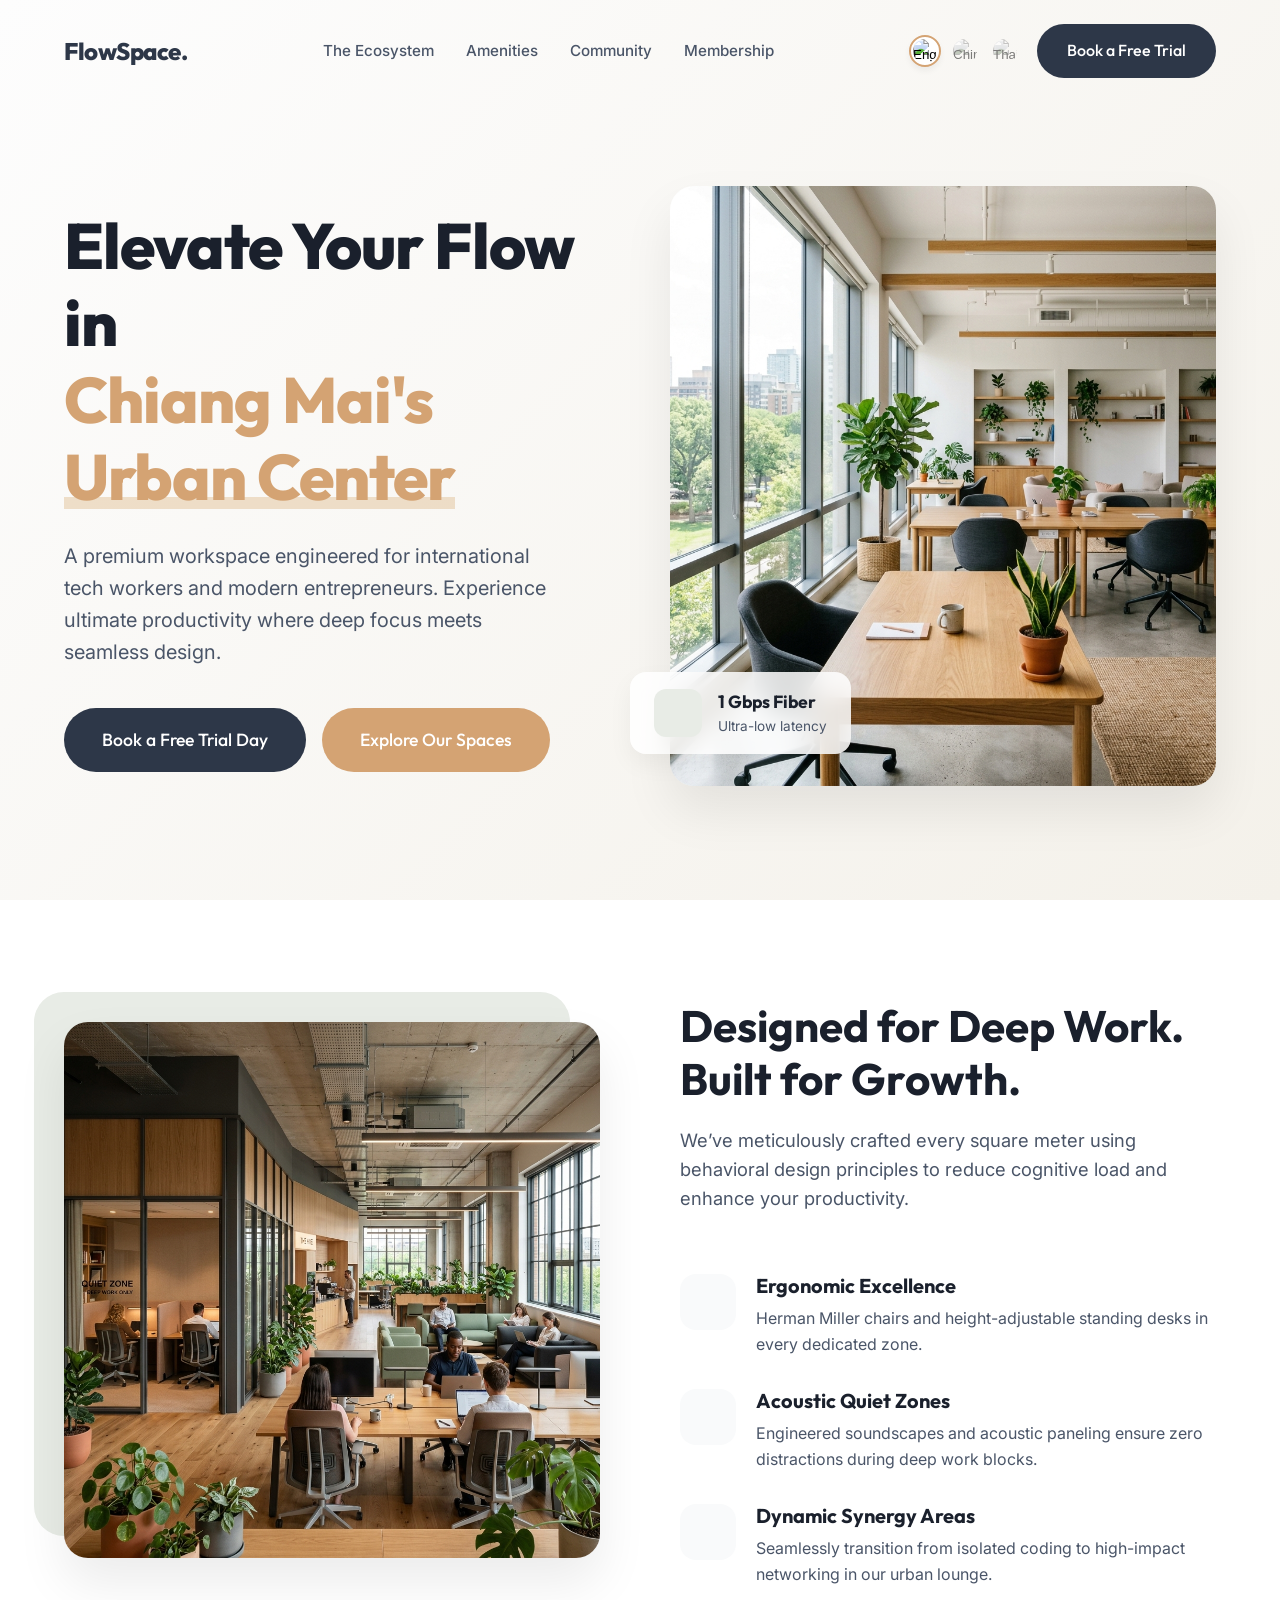
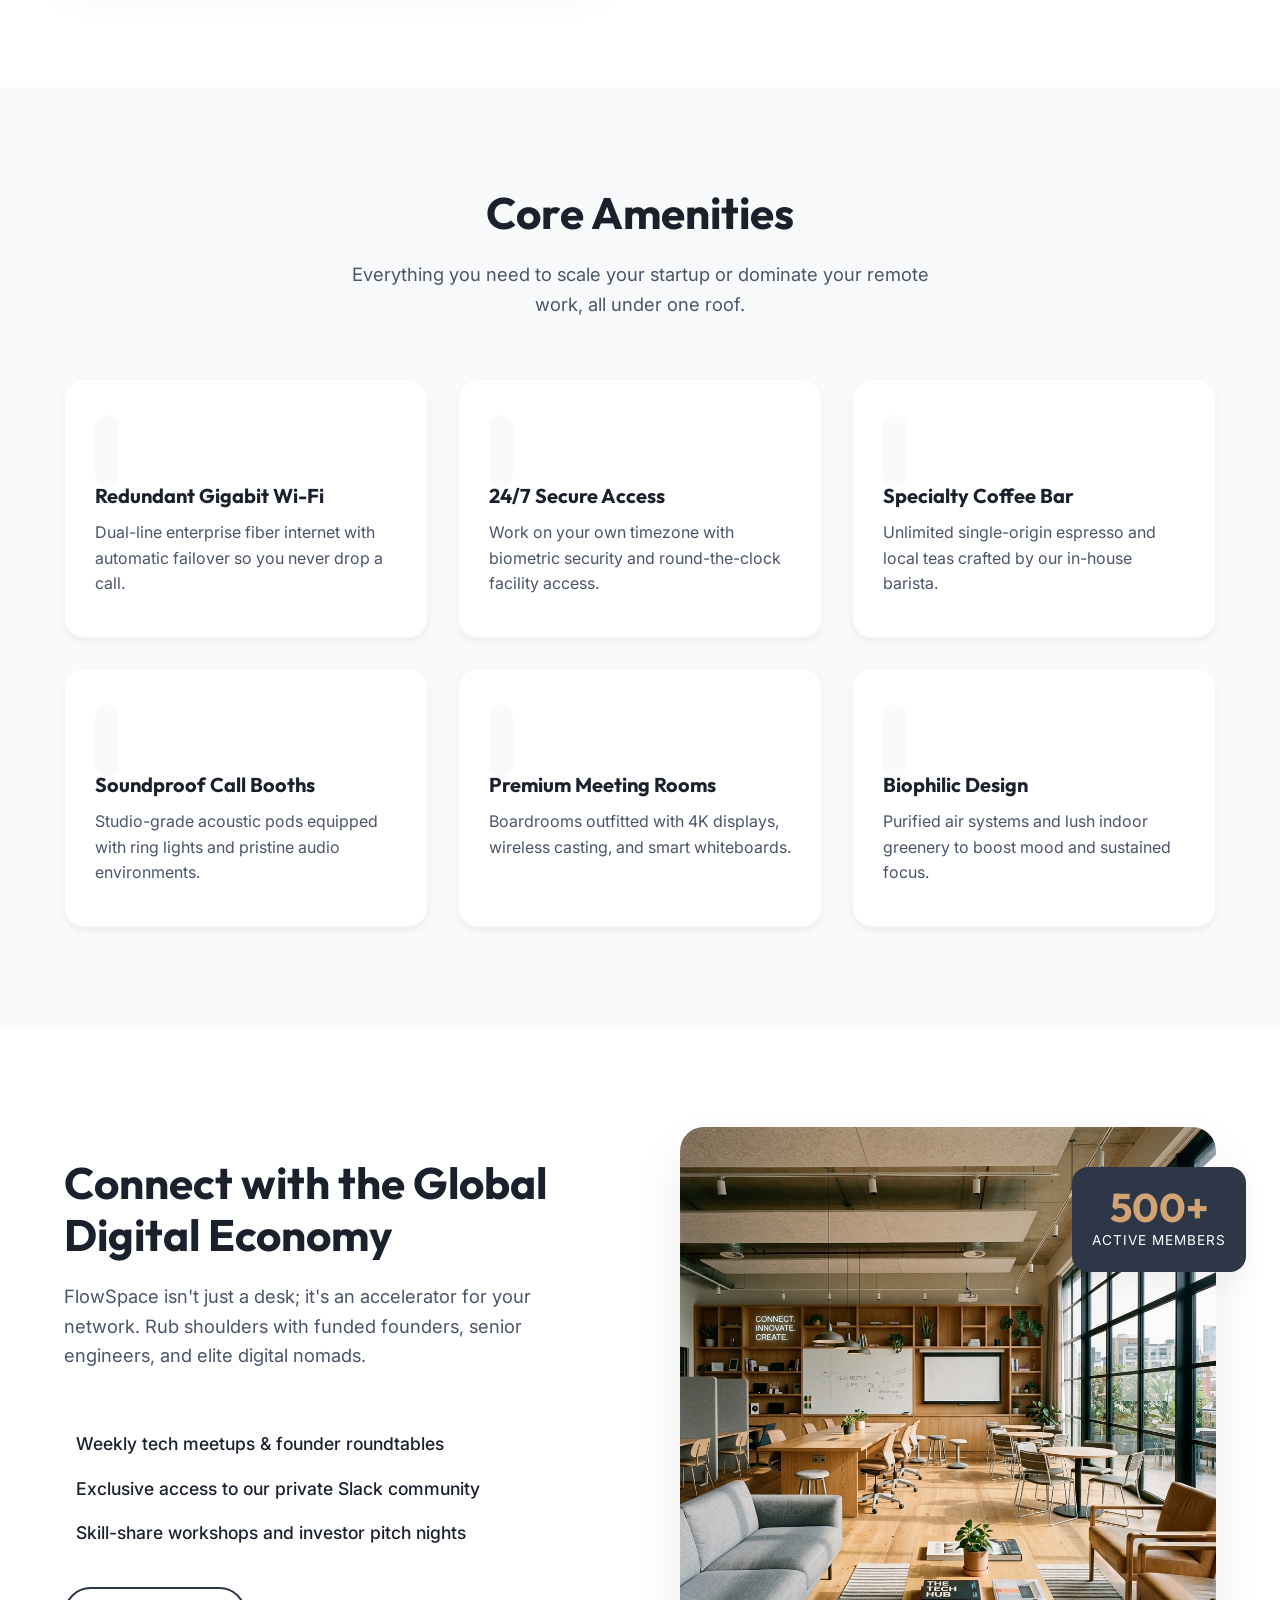
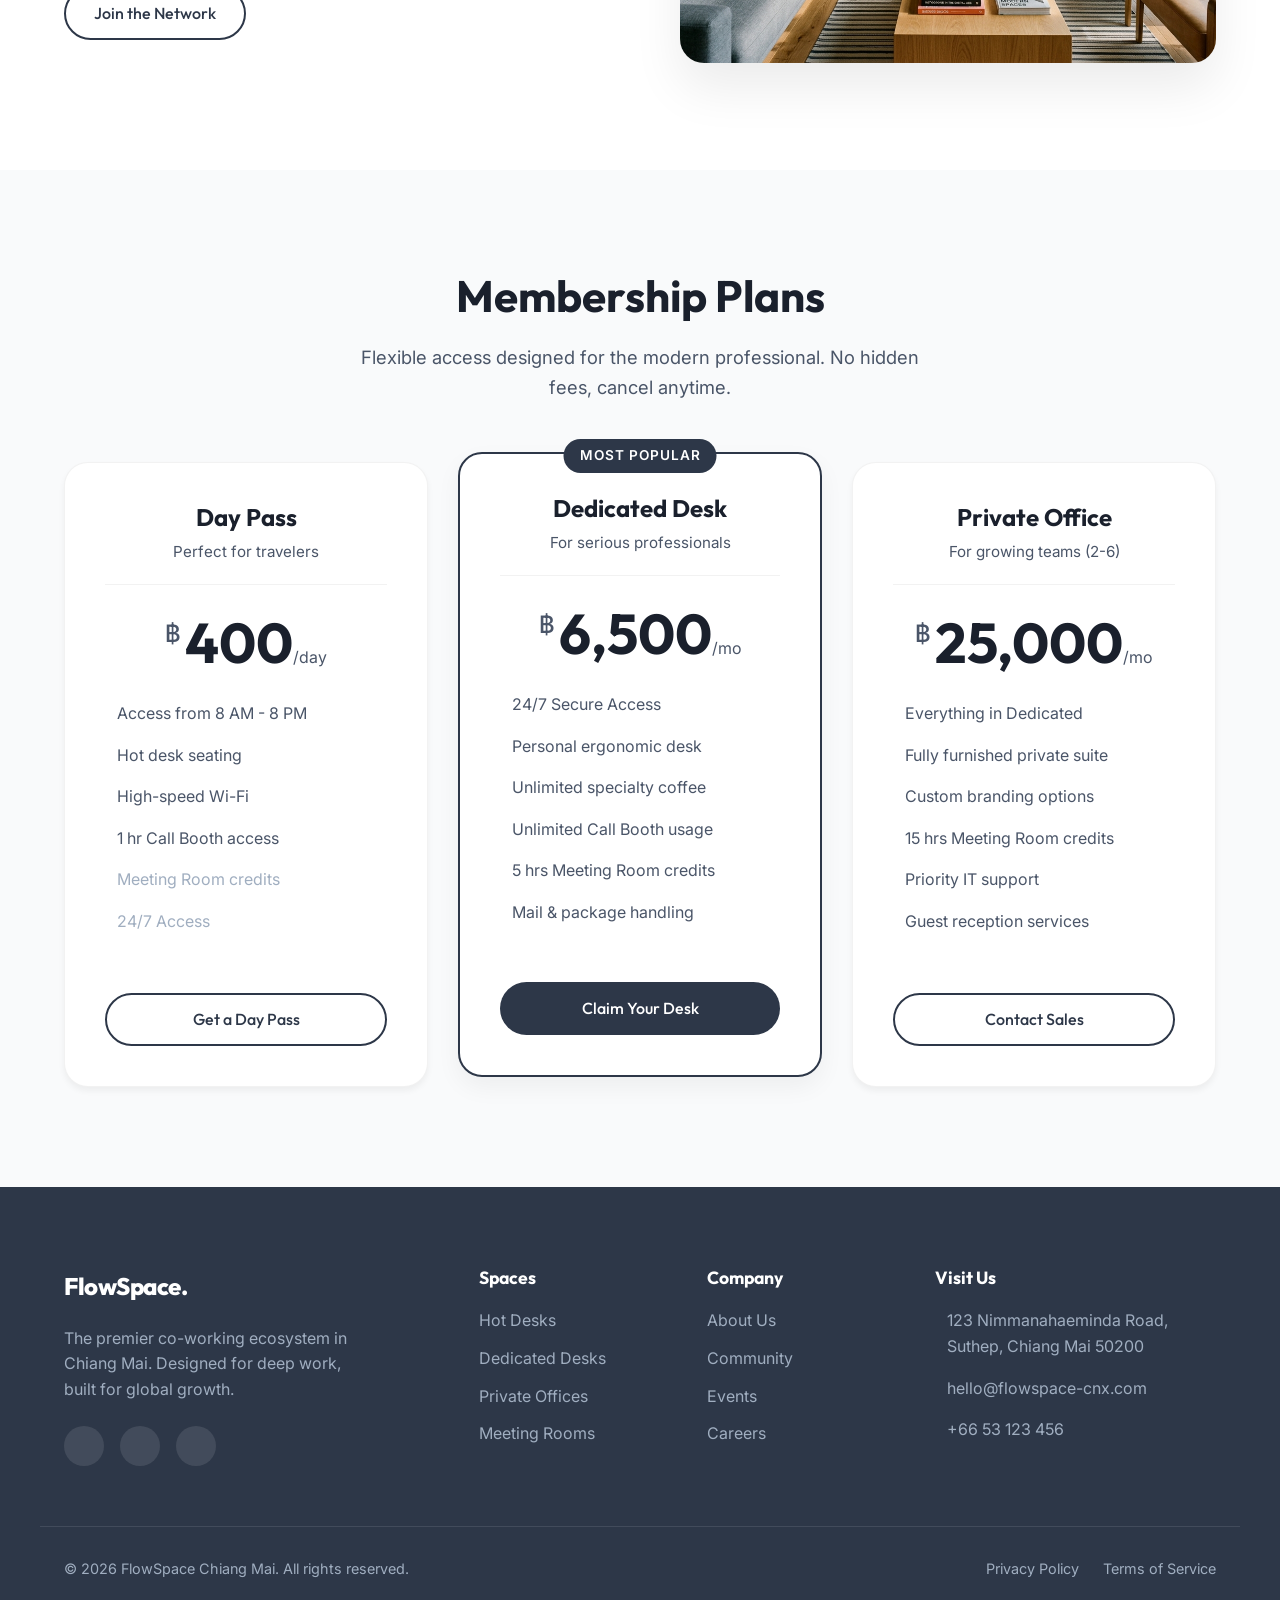
==== index.html @ 769f774f "Initial commit" ====
<!DOCTYPE html>
<html lang="en">
<head>
    <meta charset="UTF-8">
    <meta name="viewport" content="width=device-width, initial-scale=1.0">
    <title>FlowSpace Chiang Mai | Premium Co-Working & Productivity</title>
    <meta name="description" content="Elevate your flow in Chiang Mai's urban center. A premium workspace engineered for international tech workers and modern entrepreneurs.">
    <link rel="preconnect" href="https://fonts.googleapis.com">
    <link rel="preconnect" href="https://fonts.gstatic.com" crossorigin>
    <link href="https://fonts.googleapis.com/css2?family=Inter:wght@300;400;500;600&family=Outfit:wght@400;500;600;700;800&display=swap" rel="stylesheet">
    <link rel="stylesheet" href="styles.css">
    <!-- Load an icon library for the grid -->
    <script type="module" src="https://unpkg.com/ionicons@7.1.0/dist/ionicons/ionicons.esm.js"></script>
    <script nomodule src="https://unpkg.com/ionicons@7.1.0/dist/ionicons/ionicons.js"></script>
</head>
<body>
    <nav class="navbar">
        <div class="container nav-content">
            <div class="logo">
                <span class="logo-text">FlowSpace.</span>
            </div>
            <ul class="nav-links">
                <li><a href="#ecosystem" data-i18n="nav_eco">The Ecosystem</a></li>
                <li><a href="#amenities" data-i18n="nav_amenities">Amenities</a></li>
                <li><a href="#community" data-i18n="nav_community">Community</a></li>
                <li><a href="#pricing" data-i18n="nav_membership">Membership</a></li>
            </ul>
            <div class="nav-actions">
                <div class="lang-switcher-flags">
                    <button class="flag-btn active" data-lang="en" title="English">
                        <img src="https://cdnjs.cloudflare.com/ajax/libs/flag-icon-css/3.5.0/flags/4x3/gb.svg" alt="English">
                    </button>
                    <button class="flag-btn" data-lang="zh" title="中文">
                        <img src="https://cdnjs.cloudflare.com/ajax/libs/flag-icon-css/3.5.0/flags/4x3/cn.svg" alt="Chinese">
                    </button>
                    <button class="flag-btn" data-lang="th" title="ภาษาไทย">
                        <img src="https://cdnjs.cloudflare.com/ajax/libs/flag-icon-css/3.5.0/flags/4x3/th.svg" alt="Thai">
                    </button>
                </div>
                <a href="#pricing" class="btn btn-primary" data-i18n="nav_book">Book a Free Trial</a>
            </div>
        </div>
    </nav>

    <header class="hero" id="hero">
        <div class="container hero-content">
            <div class="hero-text">
                <h1><span data-i18n="hero_title_1">Elevate Your Flow in </span><br><span class="highlight" data-i18n="hero_title_highlight">Chiang Mai's Urban Center</span></h1>
                <p class="sub-headline" data-i18n="hero_sub">A premium workspace engineered for international tech workers and modern entrepreneurs. Experience ultimate productivity where deep focus meets seamless design.</p>
                <div class="hero-actions">
                    <a href="#pricing" class="btn btn-primary btn-large" data-i18n="hero_btn_book">Book a Free Trial Day</a>
                    <a href="#ecosystem" class="btn btn-secondary btn-large" data-i18n="hero_btn_explore">Explore Our Spaces</a>
                </div>
            </div>
            <div class="hero-image-wrapper">
                <div class="glass-card floating-card">
                    <div class="card-icon"><ion-icon name="wifi"></ion-icon></div>
                    <div class="card-info">
                        <strong data-i18n="hero_card_title">1 Gbps Fiber</strong>
                        <span data-i18n="hero_card_sub">Ultra-low latency</span>
                    </div>
                </div>
                <img src="assets/images/hero.png" alt="Bright minimal workspace with natural light" class="hero-img">
            </div>
        </div>
    </header>

    <section class="ecosystem" id="ecosystem">
        <div class="container ecosystem-grid">
            <div class="ecosystem-image">
                <img src="assets/images/ecosystem.png" alt="Quiet zone for deep work with ergonomic furniture">
                <div class="decorative-blob"></div>
            </div>
            <div class="ecosystem-text">
                <h2 class="section-title" data-i18n="eco_title">Designed for Deep Work.<br>Built for Growth.</h2>
                <p class="section-desc" data-i18n="eco_desc">We’ve meticulously crafted every square meter using behavioral design principles to reduce cognitive load and enhance your productivity.</p>
                
                <div class="features-list">
                    <div class="feature-item">
                        <div class="feature-icon"><ion-icon name="body-outline"></ion-icon></div>
                        <div class="feature-content">
                            <h3 data-i18n="eco_feat1_title">Ergonomic Excellence</h3>
                            <p data-i18n="eco_feat1_desc">Herman Miller chairs and height-adjustable standing desks in every dedicated zone.</p>
                        </div>
                    </div>
                    <div class="feature-item">
                        <div class="feature-icon"><ion-icon name="headset-outline"></ion-icon></div>
                        <div class="feature-content">
                            <h3 data-i18n="eco_feat2_title">Acoustic Quiet Zones</h3>
                            <p data-i18n="eco_feat2_desc">Engineered soundscapes and acoustic paneling ensure zero distractions during deep work blocks.</p>
                        </div>
                    </div>
                    <div class="feature-item">
                        <div class="feature-icon"><ion-icon name="git-network-outline"></ion-icon></div>
                        <div class="feature-content">
                            <h3 data-i18n="eco_feat3_title">Dynamic Synergy Areas</h3>
                            <p data-i18n="eco_feat3_desc">Seamlessly transition from isolated coding to high-impact networking in our urban lounge.</p>
                        </div>
                    </div>
                </div>
            </div>
        </div>
    </section>

    <section class="amenities" id="amenities">
        <div class="container">
            <div class="section-header text-center">
                <h2 class="section-title" data-i18n="amen_title">Core Amenities</h2>
                <p class="section-desc" data-i18n="amen_desc">Everything you need to scale your startup or dominate your remote work, all under one roof.</p>
            </div>
            
            <div class="amenities-grid">
                <div class="amenity-card">
                    <ion-icon name="wifi-outline" class="amenity-icon"></ion-icon>
                    <h3 data-i18n="amen_1_title">Redundant Gigabit Wi-Fi</h3>
                    <p data-i18n="amen_1_desc">Dual-line enterprise fiber internet with automatic failover so you never drop a call.</p>
                </div>
                <div class="amenity-card">
                    <ion-icon name="key-outline" class="amenity-icon"></ion-icon>
                    <h3 data-i18n="amen_2_title">24/7 Secure Access</h3>
                    <p data-i18n="amen_2_desc">Work on your own timezone with biometric security and round-the-clock facility access.</p>
                </div>
                <div class="amenity-card">
                    <ion-icon name="cafe-outline" class="amenity-icon"></ion-icon>
                    <h3 data-i18n="amen_3_title">Specialty Coffee Bar</h3>
                    <p data-i18n="amen_3_desc">Unlimited single-origin espresso and local teas crafted by our in-house barista.</p>
                </div>
                <div class="amenity-card">
                    <ion-icon name="mic-off-outline" class="amenity-icon"></ion-icon>
                    <h3 data-i18n="amen_4_title">Soundproof Call Booths</h3>
                    <p data-i18n="amen_4_desc">Studio-grade acoustic pods equipped with ring lights and pristine audio environments.</p>
                </div>
                <div class="amenity-card">
                    <ion-icon name="people-outline" class="amenity-icon"></ion-icon>
                    <h3 data-i18n="amen_5_title">Premium Meeting Rooms</h3>
                    <p data-i18n="amen_5_desc">Boardrooms outfitted with 4K displays, wireless casting, and smart whiteboards.</p>
                </div>
                <div class="amenity-card">
                    <ion-icon name="leaf-outline" class="amenity-icon"></ion-icon>
                    <h3 data-i18n="amen_6_title">Biophilic Design</h3>
                    <p data-i18n="amen_6_desc">Purified air systems and lush indoor greenery to boost mood and sustained focus.</p>
                </div>
            </div>
        </div>
    </section>

    <section class="community" id="community">
        <div class="container community-content">
            <div class="community-text">
                <h2 class="section-title" data-i18n="com_title">Connect with the Global Digital Economy</h2>
                <p class="section-desc" data-i18n="com_desc">FlowSpace isn't just a desk; it's an accelerator for your network. Rub shoulders with funded founders, senior engineers, and elite digital nomads.</p>
                <ul class="community-perks">
                    <li><ion-icon name="checkmark-circle"></ion-icon> <span data-i18n="com_perk1">Weekly tech meetups & founder roundtables</span></li>
                    <li><ion-icon name="checkmark-circle"></ion-icon> <span data-i18n="com_perk2">Exclusive access to our private Slack community</span></li>
                    <li><ion-icon name="checkmark-circle"></ion-icon> <span data-i18n="com_perk3">Skill-share workshops and investor pitch nights</span></li>
                </ul>
                <a href="#pricing" class="btn btn-outline" data-i18n="com_btn">Join the Network</a>
            </div>
            <div class="community-image">
                <img src="assets/images/community.png" alt="Dynamic networking area in co-working space">
                <div class="experience-badge">
                    <span class="number" data-i18n="com_badge_num">500+</span>
                    <span class="label" data-i18n="com_badge_lbl">Active Members</span>
                </div>
            </div>
        </div>
    </section>

    <section class="pricing" id="pricing">
        <div class="container">
            <div class="section-header text-center">
                <h2 class="section-title" data-i18n="price_title">Membership Plans</h2>
                <p class="section-desc" data-i18n="price_desc">Flexible access designed for the modern professional. No hidden fees, cancel anytime.</p>
            </div>
            
            <div class="pricing-table">
                <!-- Day Pass -->
                <div class="pricing-card">
                    <div class="card-header">
                        <h3 data-i18n="price_day_title">Day Pass</h3>
                        <p data-i18n="price_day_desc">Perfect for travelers</p>
                    </div>
                    <div class="price">
                        <span class="currency">฿</span><span class="amount" data-i18n="price_day_amt">400</span><span class="period" data-i18n="price_day_period">/day</span>
                    </div>
                    <ul class="plan-features">
                        <li><ion-icon name="checkmark"></ion-icon> <span data-i18n="price_day_feat1">Access from 8 AM - 8 PM</span></li>
                        <li><ion-icon name="checkmark"></ion-icon> <span data-i18n="price_day_feat2">Hot desk seating</span></li>
                        <li><ion-icon name="checkmark"></ion-icon> <span data-i18n="price_day_feat3">High-speed Wi-Fi</span></li>
                        <li><ion-icon name="checkmark"></ion-icon> <span data-i18n="price_day_feat4">1 hr Call Booth access</span></li>
                        <li class="disabled"><ion-icon name="close"></ion-icon> <span data-i18n="price_day_feat5">Meeting Room credits</span></li>
                        <li class="disabled"><ion-icon name="close"></ion-icon> <span data-i18n="price_day_feat6">24/7 Access</span></li>
                    </ul>
                    <a href="#" class="btn btn-outline btn-block" data-i18n="price_day_btn">Get a Day Pass</a>
                </div>

                <!-- Dedicated Desk (Popular) -->
                <div class="pricing-card popular">
                    <div class="popular-badge" data-i18n="price_ded_badge">Most Popular</div>
                    <div class="card-header">
                        <h3 data-i18n="price_ded_title">Dedicated Desk</h3>
                        <p data-i18n="price_ded_desc">For serious professionals</p>
                    </div>
                    <div class="price">
                        <span class="currency">฿</span><span class="amount" data-i18n="price_ded_amt">6,500</span><span class="period" data-i18n="price_ded_period">/mo</span>
                    </div>
                    <ul class="plan-features">
                        <li><ion-icon name="checkmark"></ion-icon> <span data-i18n="price_ded_feat1">24/7 Secure Access</span></li>
                        <li><ion-icon name="checkmark"></ion-icon> <span data-i18n="price_ded_feat2">Personal ergonomic desk</span></li>
                        <li><ion-icon name="checkmark"></ion-icon> <span data-i18n="price_ded_feat3">Unlimited specialty coffee</span></li>
                        <li><ion-icon name="checkmark"></ion-icon> <span data-i18n="price_ded_feat4">Unlimited Call Booth usage</span></li>
                        <li><ion-icon name="checkmark"></ion-icon> <span data-i18n="price_ded_feat5">5 hrs Meeting Room credits</span></li>
                        <li><ion-icon name="checkmark"></ion-icon> <span data-i18n="price_ded_feat6">Mail & package handling</span></li>
                    </ul>
                    <a href="#" class="btn btn-primary btn-block" data-i18n="price_ded_btn">Claim Your Desk</a>
                </div>

                <!-- Private Office -->
                <div class="pricing-card">
                    <div class="card-header">
                        <h3 data-i18n="price_priv_title">Private Office</h3>
                        <p data-i18n="price_priv_desc">For growing teams (2-6)</p>
                    </div>
                    <div class="price">
                        <span class="currency">฿</span><span class="amount" data-i18n="price_priv_amt">25,000</span><span class="period" data-i18n="price_priv_period">/mo</span>
                    </div>
                    <ul class="plan-features">
                        <li><ion-icon name="checkmark"></ion-icon> <span data-i18n="price_priv_feat1">Everything in Dedicated</span></li>
                        <li><ion-icon name="checkmark"></ion-icon> <span data-i18n="price_priv_feat2">Fully furnished private suite</span></li>
                        <li><ion-icon name="checkmark"></ion-icon> <span data-i18n="price_priv_feat3">Custom branding options</span></li>
                        <li><ion-icon name="checkmark"></ion-icon> <span data-i18n="price_priv_feat4">15 hrs Meeting Room credits</span></li>
                        <li><ion-icon name="checkmark"></ion-icon> <span data-i18n="price_priv_feat5">Priority IT support</span></li>
                        <li><ion-icon name="checkmark"></ion-icon> <span data-i18n="price_priv_feat6">Guest reception services</span></li>
                    </ul>
                    <a href="#" class="btn btn-outline btn-block" data-i18n="price_priv_btn">Contact Sales</a>
                </div>
            </div>
        </div>
    </section>

    <footer class="footer">
        <div class="container footer-grid">
            <div class="footer-brand">
                <span class="logo-text">FlowSpace.</span>
                <p data-i18n="foot_desc">The premier co-working ecosystem in Chiang Mai. Designed for deep work, built for global growth.</p>
                <div class="social-links">
                    <a href="#"><ion-icon name="logo-twitter"></ion-icon></a>
                    <a href="#"><ion-icon name="logo-instagram"></ion-icon></a>
                    <a href="#"><ion-icon name="logo-linkedin"></ion-icon></a>
                </div>
            </div>
            <div class="footer-links">
                <h4 data-i18n="foot_spaces">Spaces</h4>
                <ul>
                    <li><a href="#" data-i18n="foot_hot">Hot Desks</a></li>
                    <li><a href="#" data-i18n="foot_ded">Dedicated Desks</a></li>
                    <li><a href="#" data-i18n="foot_priv">Private Offices</a></li>
                    <li><a href="#" data-i18n="foot_meet">Meeting Rooms</a></li>
                </ul>
            </div>
            <div class="footer-links">
                <h4 data-i18n="foot_company">Company</h4>
                <ul>
                    <li><a href="#" data-i18n="foot_about">About Us</a></li>
                    <li><a href="#community" data-i18n="nav_community">Community</a></li>
                    <li><a href="#" data-i18n="foot_events">Events</a></li>
                    <li><a href="#" data-i18n="foot_careers">Careers</a></li>
                </ul>
            </div>
            <div class="footer-contact">
                <h4 data-i18n="foot_visit">Visit Us</h4>
                <p><ion-icon name="location-outline"></ion-icon> 123 Nimmanahaeminda Road, <br>Suthep, Chiang Mai 50200</p>
                <p><ion-icon name="mail-outline"></ion-icon> hello@flowspace-cnx.com</p>
                <p><ion-icon name="call-outline"></ion-icon> +66 53 123 456</p>
            </div>
        </div>
        <div class="container footer-bottom">
            <p data-i18n="foot_rights">&copy; 2026 FlowSpace Chiang Mai. All rights reserved.</p>
            <div class="legal-links">
                <a href="#" data-i18n="foot_privacy">Privacy Policy</a>
                <a href="#" data-i18n="foot_terms">Terms of Service</a>
            </div>
        </div>
    </footer>

    <script src="i18n.js"></script>
    <script>
        // Simple scroll effect for navbar
        window.addEventListener('scroll', () => {
            const nav = document.querySelector('.navbar');
            if (window.scrollY > 50) {
                nav.classList.add('scrolled');
            } else {
                nav.classList.remove('scrolled');
            }
        });
        
        // Smooth scrolling
        document.querySelectorAll('a[href^="#"]').forEach(anchor => {
            anchor.addEventListener('click', function (e) {
                e.preventDefault();
                const target = document.querySelector(this.getAttribute('href'));
                if(target) {
                    target.scrollIntoView({
                        behavior: 'smooth',
                        block: 'start'
                    });
                }
            });
        });
    </script>
</body>
</html>
---- styles.css ----
:root {
    /* Colors */
    --bg-light: #F9FAFB;
    --bg-white: #FFFFFF;
    --text-main: #4A5568;
    --text-heading: #1A202C;
    --charcoal: #2D3748;
    --oak: #D4A373;
    --oak-light: #E6CBA8;
    --sage: #7A8B76;
    --sage-light: #E8ECE6;
    
    /* Typography */
    --font-heading: 'Outfit', sans-serif;
    --font-body: 'Inter', sans-serif;
    
    /* Spacing & Layout */
    --container-width: 1200px;
    --section-padding: 100px 0;
    
    /* Shadows & Transitions */
    --shadow-sm: 0 4px 6px rgba(0,0,0,0.05);
    --shadow-md: 0 10px 25px rgba(0,0,0,0.05);
    --shadow-lg: 0 25px 50px rgba(0,0,0,0.08);
    --transition: all 0.3s cubic-bezier(0.25, 0.8, 0.25, 1);
}

* {
    margin: 0;
    padding: 0;
    box-sizing: border-box;
}

html {
    scroll-behavior: smooth;
}

body {
    font-family: var(--font-body);
    color: var(--text-main);
    background-color: var(--bg-light);
    line-height: 1.6;
    -webkit-font-smoothing: antialiased;
}

h1, h2, h3, h4, h5, h6 {
    font-family: var(--font-heading);
    color: var(--text-heading);
    line-height: 1.2;
}

a {
    text-decoration: none;
    color: inherit;
    transition: var(--transition);
}

ul {
    list-style: none;
}

.container {
    max-width: var(--container-width);
    margin: 0 auto;
    padding: 0 24px;
}

.text-center {
    text-align: center;
}

/* --- Buttons --- */
.btn {
    display: inline-block;
    padding: 12px 28px;
    border-radius: 50px;
    font-weight: 500;
    font-family: var(--font-heading);
    cursor: pointer;
    transition: var(--transition);
    border: 2px solid transparent;
}

.btn-primary {
    background-color: var(--charcoal);
    color: var(--bg-white);
}

.btn-primary:hover {
    background-color: #1A202C;
    transform: translateY(-2px);
    box-shadow: var(--shadow-md);
}

.btn-secondary {
    background-color: var(--oak);
    color: var(--bg-white);
}

.btn-secondary:hover {
    background-color: #b88656;
    transform: translateY(-2px);
    box-shadow: var(--shadow-md);
}

.btn-outline {
    background-color: transparent;
    border-color: var(--charcoal);
    color: var(--charcoal);
}

.btn-outline:hover {
    background-color: var(--charcoal);
    color: var(--bg-white);
}

.btn-large {
    padding: 16px 36px;
    font-size: 1.1rem;
}

.btn-block {
    display: block;
    width: 100%;
    text-align: center;
}

/* --- Navigation --- */
.navbar {
    position: fixed;
    top: 0;
    left: 0;
    width: 100%;
    padding: 24px 0;
    z-index: 1000;
    transition: var(--transition);
    background: transparent;
}

.navbar.scrolled {
    background: rgba(255, 255, 255, 0.9);
    backdrop-filter: blur(10px);
    padding: 16px 0;
    box-shadow: var(--shadow-sm);
}

.nav-content {
    display: flex;
    justify-content: space-between;
    align-items: center;
}

.logo-text {
    font-family: var(--font-heading);
    font-size: 1.5rem;
    font-weight: 800;
    color: var(--charcoal);
    letter-spacing: -0.5px;
}

.nav-links {
    display: flex;
    gap: 32px;
}

.nav-links a {
    font-weight: 500;
    font-size: 0.95rem;
    position: relative;
}

.nav-links a::after {
    content: '';
    position: absolute;
    bottom: -4px;
    left: 0;
    width: 0;
    height: 2px;
    background-color: var(--oak);
    transition: var(--transition);
}

.nav-links a:hover::after {
    width: 100%;
}

.nav-actions {
    display: flex;
    align-items: center;
    gap: 16px;
}

.lang-switcher-flags {
    display: flex;
    gap: 8px;
    align-items: center;
}

.flag-btn {
    background: none;
    border: 2px solid transparent;
    cursor: pointer;
    padding: 2px;
    border-radius: 50%;
    line-height: 0;
    transition: var(--transition);
    opacity: 0.5;
    filter: grayscale(80%);
    display: flex;
    justify-content: center;
    align-items: center;
}

.flag-btn img {
    width: 24px;
    height: 24px;
    object-fit: cover;
    border-radius: 50%;
}

.flag-btn:hover {
    opacity: 1;
    filter: grayscale(0%);
    transform: scale(1.1);
}

.flag-btn.active {
    opacity: 1;
    filter: grayscale(0%);
    border-color: var(--oak);
    background-color: var(--bg-white);
    box-shadow: var(--shadow-sm);
}

/* --- Hero Section --- */
.hero {
    min-height: 100vh;
    display: flex;
    align-items: center;
    padding-top: 80px;
    position: relative;
    overflow: hidden;
    background: linear-gradient(135deg, #FDFDFD 0%, #F4F1EA 100%);
}

.hero-content {
    display: grid;
    grid-template-columns: 1fr 1fr;
    gap: 60px;
    align-items: center;
}

.hero-text h1 {
    font-size: 4rem;
    font-weight: 800;
    letter-spacing: -1px;
    margin-bottom: 24px;
}

.hero-text .highlight {
    color: var(--oak);
    position: relative;
    z-index: 1;
}

.hero-text .highlight::after {
    content: '';
    position: absolute;
    bottom: 8px;
    left: 0;
    width: 100%;
    height: 12px;
    background-color: var(--oak-light);
    z-index: -1;
    opacity: 0.6;
}

.sub-headline {
    font-size: 1.25rem;
    color: var(--text-main);
    margin-bottom: 40px;
    max-width: 500px;
}

.hero-actions {
    display: flex;
    gap: 16px;
}

.hero-image-wrapper {
    position: relative;
}

.hero-img {
    width: 100%;
    height: 600px;
    object-fit: cover;
    border-radius: 24px;
    box-shadow: var(--shadow-lg);
    animation: float 6s ease-in-out infinite;
}

@keyframes float {
    0% { transform: translateY(0px); }
    50% { transform: translateY(-15px); }
    100% { transform: translateY(0px); }
}

.floating-card {
    position: absolute;
    bottom: 40px;
    left: -40px;
    background: rgba(255, 255, 255, 0.85);
    backdrop-filter: blur(12px);
    padding: 16px 24px;
    border-radius: 16px;
    display: flex;
    align-items: center;
    gap: 16px;
    box-shadow: var(--shadow-md);
    z-index: 2;
    animation: float 5s ease-in-out infinite alternate;
}

.card-icon {
    width: 48px;
    height: 48px;
    background: var(--sage-light);
    color: var(--sage);
    border-radius: 12px;
    display: flex;
    justify-content: center;
    align-items: center;
    font-size: 1.5rem;
}

.card-info {
    display: flex;
    flex-direction: column;
}

.card-info strong {
    color: var(--text-heading);
    font-family: var(--font-heading);
    font-size: 1.1rem;
}

.card-info span {
    font-size: 0.85rem;
    color: var(--text-main);
}

/* --- Sections Common --- */
.section-title {
    font-size: 2.75rem;
    font-weight: 700;
    margin-bottom: 20px;
}

.section-desc {
    font-size: 1.15rem;
    color: var(--text-main);
    max-width: 600px;
    margin: 0 auto 60px;
}

/* --- Ecosystem Section --- */
.ecosystem {
    padding: var(--section-padding);
    background-color: var(--bg-white);
}

.ecosystem-grid {
    display: grid;
    grid-template-columns: 1fr 1fr;
    gap: 80px;
    align-items: center;
}

.ecosystem-image {
    position: relative;
}

.ecosystem-image img {
    width: 100%;
    border-radius: 24px;
    box-shadow: var(--shadow-lg);
    position: relative;
    z-index: 2;
}

.decorative-blob {
    position: absolute;
    top: -30px;
    left: -30px;
    width: 100%;
    height: 100%;
    background-color: var(--sage-light);
    border-radius: 30px;
    z-index: 1;
}

.ecosystem-text .section-desc {
    margin-left: 0;
    margin-right: 0;
}

.features-list {
    display: flex;
    flex-direction: column;
    gap: 32px;
}

.feature-item {
    display: flex;
    gap: 20px;
}

.feature-icon {
    flex-shrink: 0;
    width: 56px;
    height: 56px;
    background: var(--bg-light);
    border-radius: 16px;
    display: flex;
    justify-content: center;
    align-items: center;
    font-size: 1.8rem;
    color: var(--charcoal);
    transition: var(--transition);
}

.feature-item:hover .feature-icon {
    background: var(--charcoal);
    color: var(--bg-white);
    transform: scale(1.05);
}

.feature-content h3 {
    font-size: 1.25rem;
    margin-bottom: 8px;
}

/* --- Amenities Section --- */
.amenities {
    padding: var(--section-padding);
    background-color: var(--bg-light);
}

.amenities-grid {
    display: grid;
    grid-template-columns: repeat(3, 1fr);
    gap: 30px;
}

.amenity-card {
    background: var(--bg-white);
    padding: 40px 30px;
    border-radius: 20px;
    box-shadow: var(--shadow-sm);
    transition: var(--transition);
    border: 1px solid rgba(0,0,0,0.03);
}

.amenity-card:hover {
    transform: translateY(-10px);
    box-shadow: var(--shadow-md);
    border-color: var(--oak-light);
}

.amenity-icon {
    font-size: 2.5rem;
    color: var(--oak);
    margin-bottom: 24px;
    padding: 12px;
    background: var(--bg-light);
    border-radius: 14px;
    transition: var(--transition);
}

.amenity-card:hover .amenity-icon {
    background: var(--oak);
    color: var(--bg-white);
}

.amenity-card h3 {
    font-size: 1.25rem;
    margin-bottom: 12px;
}

/* --- Community Section --- */
.community {
    padding: var(--section-padding);
    background-color: var(--bg-white);
}

.community-content {
    display: grid;
    grid-template-columns: 1fr 1fr;
    gap: 80px;
    align-items: center;
}

.community-perks {
    margin-bottom: 40px;
}

.community-perks li {
    display: flex;
    align-items: center;
    gap: 12px;
    margin-bottom: 16px;
    font-size: 1.1rem;
    color: var(--text-heading);
    font-weight: 500;
}

.community-perks ion-icon {
    color: var(--sage);
    font-size: 1.5rem;
}

.community-image {
    position: relative;
}

.community-image img {
    width: 100%;
    border-radius: 24px;
    box-shadow: var(--shadow-lg);
}

.experience-badge {
    position: absolute;
    top: 40px;
    right: -30px;
    background: var(--charcoal);
    color: var(--bg-white);
    padding: 20px;
    border-radius: 16px;
    text-align: center;
    box-shadow: var(--shadow-md);
    animation: float 4s ease-in-out infinite alternate-reverse;
}

.experience-badge .number {
    display: block;
    font-family: var(--font-heading);
    font-size: 2.5rem;
    font-weight: 700;
    line-height: 1;
    color: var(--oak);
}

.experience-badge .label {
    font-size: 0.85rem;
    text-transform: uppercase;
    letter-spacing: 1px;
}

/* --- Pricing Section --- */
.pricing {
    padding: var(--section-padding);
    background-color: var(--bg-light);
}

.pricing-table {
    display: grid;
    grid-template-columns: repeat(3, 1fr);
    gap: 30px;
    margin-top: 60px;
}

.pricing-card {
    background: var(--bg-white);
    border-radius: 24px;
    padding: 40px;
    box-shadow: var(--shadow-sm);
    position: relative;
    border: 1px solid rgba(0,0,0,0.05);
    transition: var(--transition);
    display: flex;
    flex-direction: column;
}

.pricing-card:hover {
    transform: translateY(-5px);
    box-shadow: var(--shadow-md);
}

.pricing-card.popular {
    border: 2px solid var(--charcoal);
    transform: translateY(-10px);
    box-shadow: var(--shadow-md);
    z-index: 10;
}

.pricing-card.popular:hover {
    transform: translateY(-15px);
}

.popular-badge {
    position: absolute;
    top: -15px;
    left: 50%;
    transform: translateX(-50%);
    background: var(--charcoal);
    color: var(--bg-white);
    padding: 6px 16px;
    border-radius: 20px;
    font-size: 0.85rem;
    font-weight: 600;
    text-transform: uppercase;
    letter-spacing: 1px;
    white-space: nowrap;
}

.card-header {
    text-align: center;
    margin-bottom: 30px;
    border-bottom: 1px solid rgba(0,0,0,0.05);
    padding-bottom: 20px;
}

.card-header h3 {
    font-size: 1.5rem;
    margin-bottom: 8px;
}

.card-header p {
    font-size: 0.95rem;
    color: var(--text-main);
}

.price {
    text-align: center;
    margin-bottom: 30px;
}

.currency {
    font-size: 1.5rem;
    font-weight: 500;
    vertical-align: top;
    margin-right: 4px;
}

.amount {
    font-family: var(--font-heading);
    font-size: 3.5rem;
    font-weight: 700;
    color: var(--text-heading);
    line-height: 1;
}

.period {
    color: var(--text-main);
}

.plan-features {
    margin-bottom: 40px;
    flex-grow: 1;
}

.plan-features li {
    display: flex;
    align-items: center;
    gap: 12px;
    margin-bottom: 16px;
    font-size: 1rem;
}

.plan-features ion-icon {
    color: var(--oak);
    font-size: 1.25rem;
}

.plan-features li.disabled {
    color: #A0AEC0;
}

.plan-features li.disabled ion-icon {
    color: #A0AEC0;
}

/* --- Footer --- */
.footer {
    background-color: var(--charcoal);
    color: #A0AEC0;
    padding: 80px 0 40px;
}

.footer-grid {
    display: grid;
    grid-template-columns: 2fr 1fr 1fr 1.5fr;
    gap: 40px;
    margin-bottom: 60px;
}

.footer-brand .logo-text {
    color: var(--bg-white);
    margin-bottom: 20px;
    display: block;
}

.footer-brand p {
    margin-bottom: 24px;
    max-width: 300px;
}

.social-links {
    display: flex;
    gap: 16px;
}

.social-links a {
    display: flex;
    justify-content: center;
    align-items: center;
    width: 40px;
    height: 40px;
    background: rgba(255,255,255,0.1);
    border-radius: 50%;
    color: var(--bg-white);
}

.social-links a:hover {
    background: var(--oak);
}

.footer-links h4, .footer-contact h4 {
    color: var(--bg-white);
    font-family: var(--font-heading);
    font-size: 1.1rem;
    margin-bottom: 20px;
}

.footer-links ul li {
    margin-bottom: 12px;
}

.footer-links a:hover {
    color: var(--oak);
}

.footer-contact p {
    display: flex;
    align-items: flex-start;
    gap: 12px;
    margin-bottom: 16px;
}

.footer-contact ion-icon {
    font-size: 1.25rem;
    color: var(--oak);
    flex-shrink: 0;
    margin-top: 2px;
}

.footer-bottom {
    display: flex;
    justify-content: space-between;
    align-items: center;
    padding-top: 30px;
    border-top: 1px solid rgba(255,255,255,0.1);
    font-size: 0.9rem;
}

.legal-links {
    display: flex;
    gap: 24px;
}

.legal-links a:hover {
    color: var(--bg-white);
}

/* Responsive */
@media (max-width: 1024px) {
    .hero-text h1 { font-size: 3rem; }
    .hero-img { height: 450px; }
    .ecosystem-grid, .community-content { gap: 40px; }
    .pricing-table { grid-template-columns: repeat(3, 1fr); gap: 20px; }
}

@media (max-width: 900px) {
    .hero-content, .ecosystem-grid, .community-content {
        grid-template-columns: 1fr;
    }
    .hero { padding-top: 120px; text-align: center; }
    .hero-text .sub-headline { margin: 0 auto 30px; }
    .hero-actions { justify-content: center; }
    .floating-card { left: 20px; }
    
    .ecosystem-image { order: -1; margin-bottom: 30px; }
    
    .amenities-grid { grid-template-columns: repeat(2, 1fr); }
    .pricing-table { grid-template-columns: 1fr; max-width: 500px; margin: 60px auto 0; }
    .pricing-card.popular { transform: none; }
    .pricing-card.popular:hover { transform: translateY(-5px); }
    
    .footer-grid { grid-template-columns: 1fr 1fr; }
}

@media (max-width: 600px) {
    .nav-links { display: none; }
    .hero-text h1 { font-size: 2.5rem; }
    .hero-actions { flex-direction: column; }
    .amenities-grid { grid-template-columns: 1fr; }
    .pricing-table { margin-top: 40px; }
    .pricing-card { padding: 30px 20px; }
    .footer-grid { grid-template-columns: 1fr; }
    .footer-bottom { flex-direction: column; gap: 20px; text-align: center; }
}
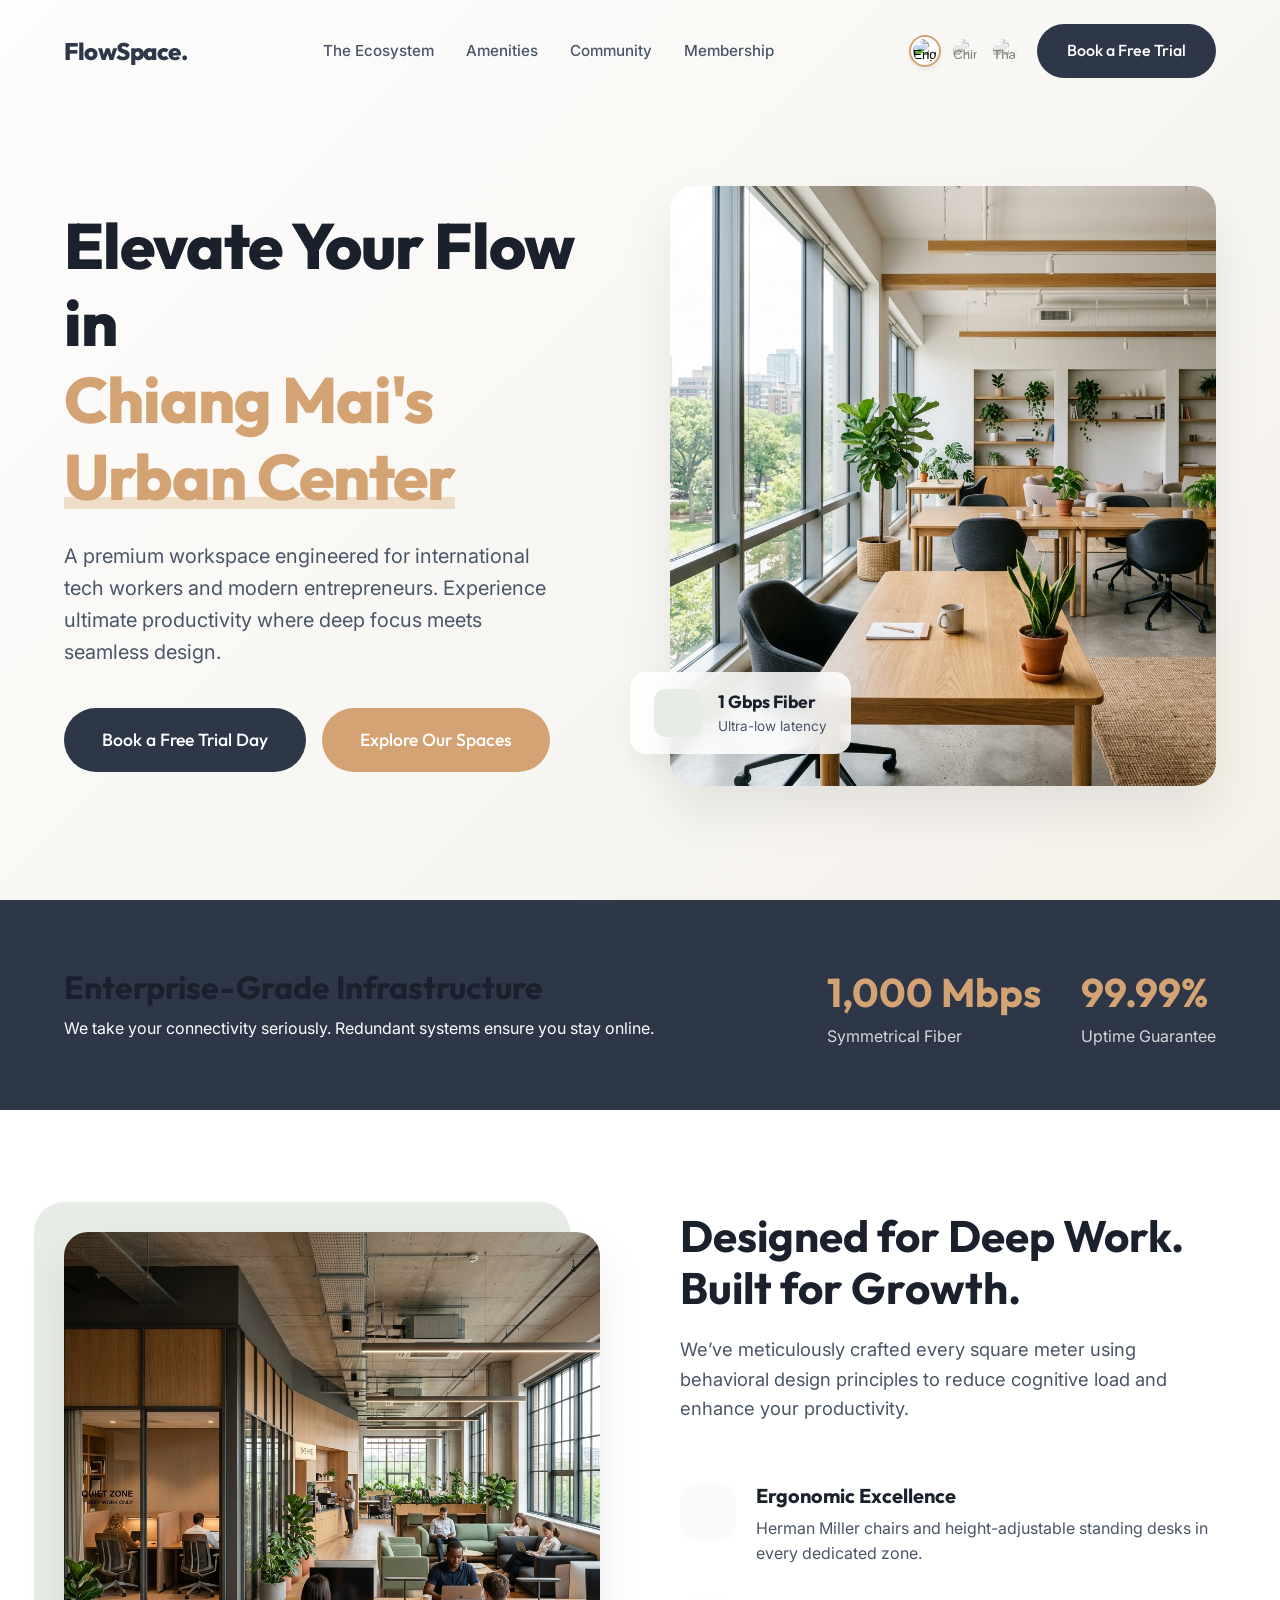
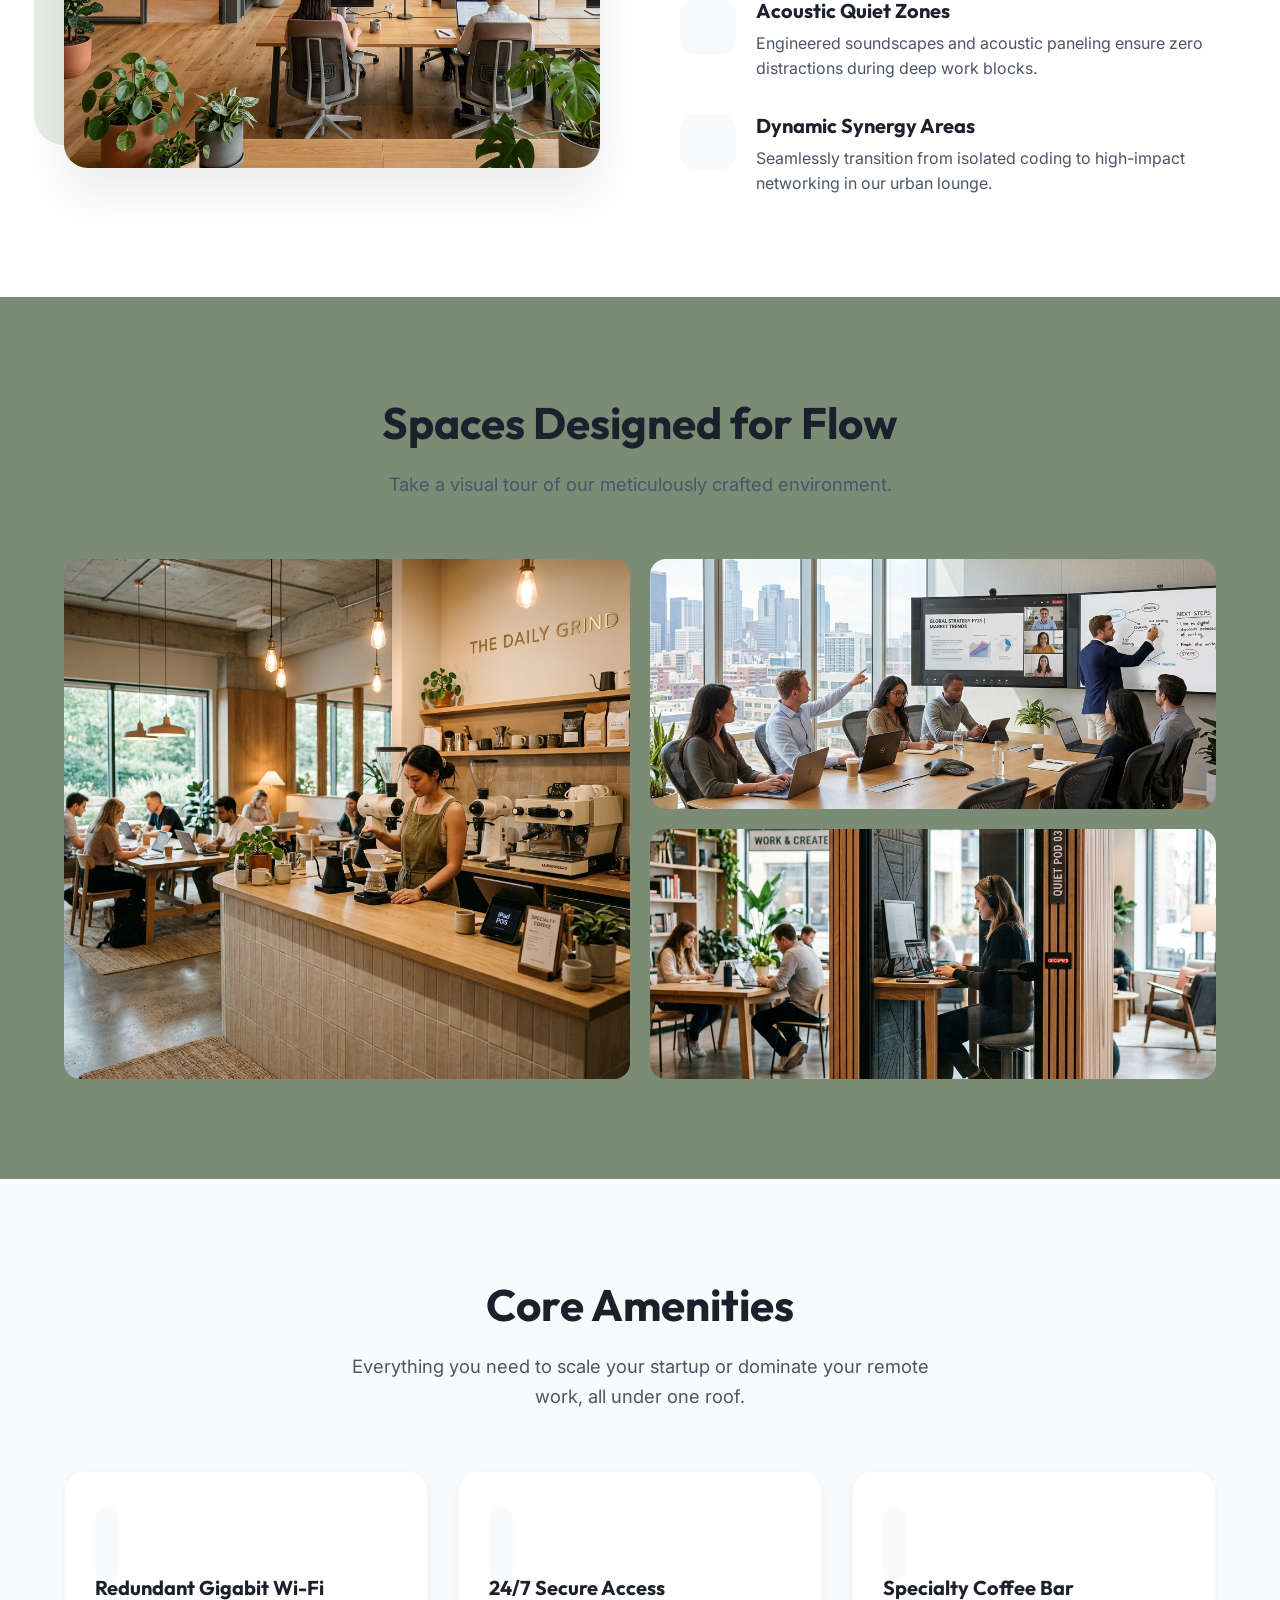
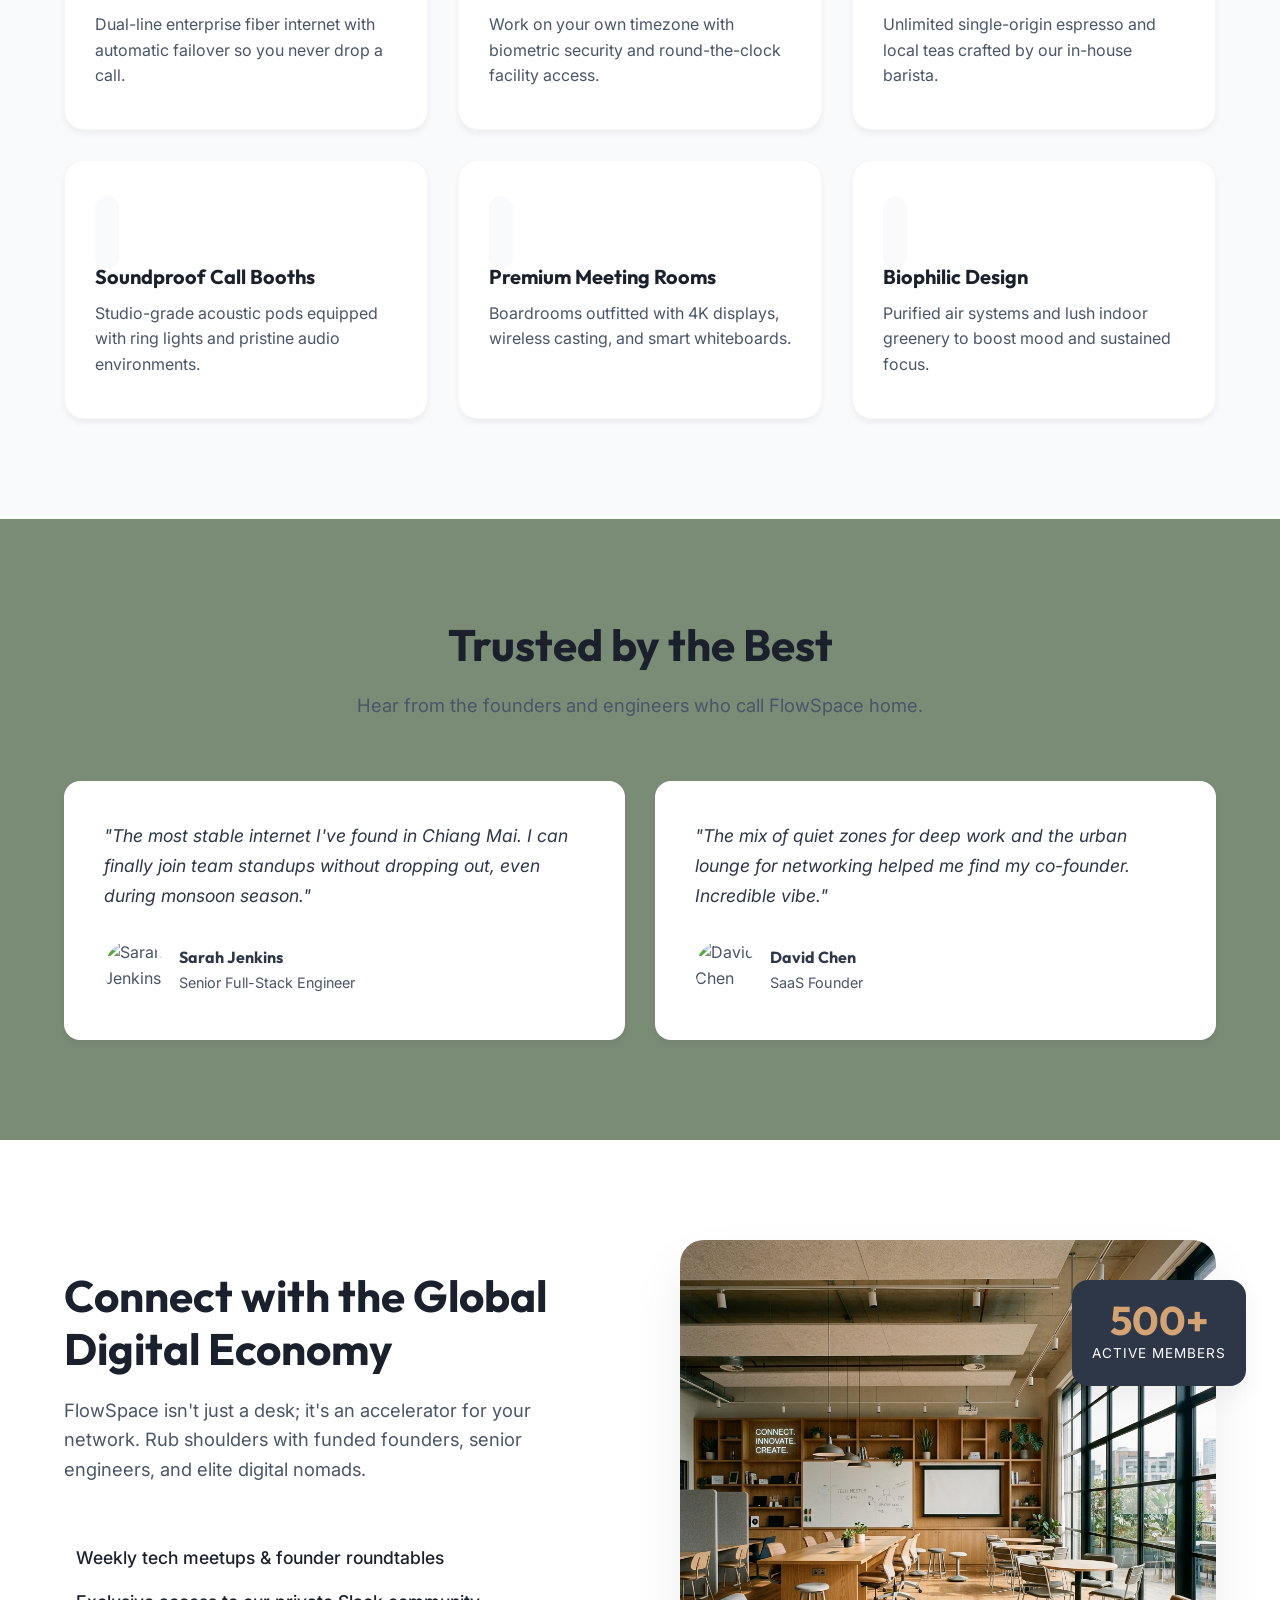
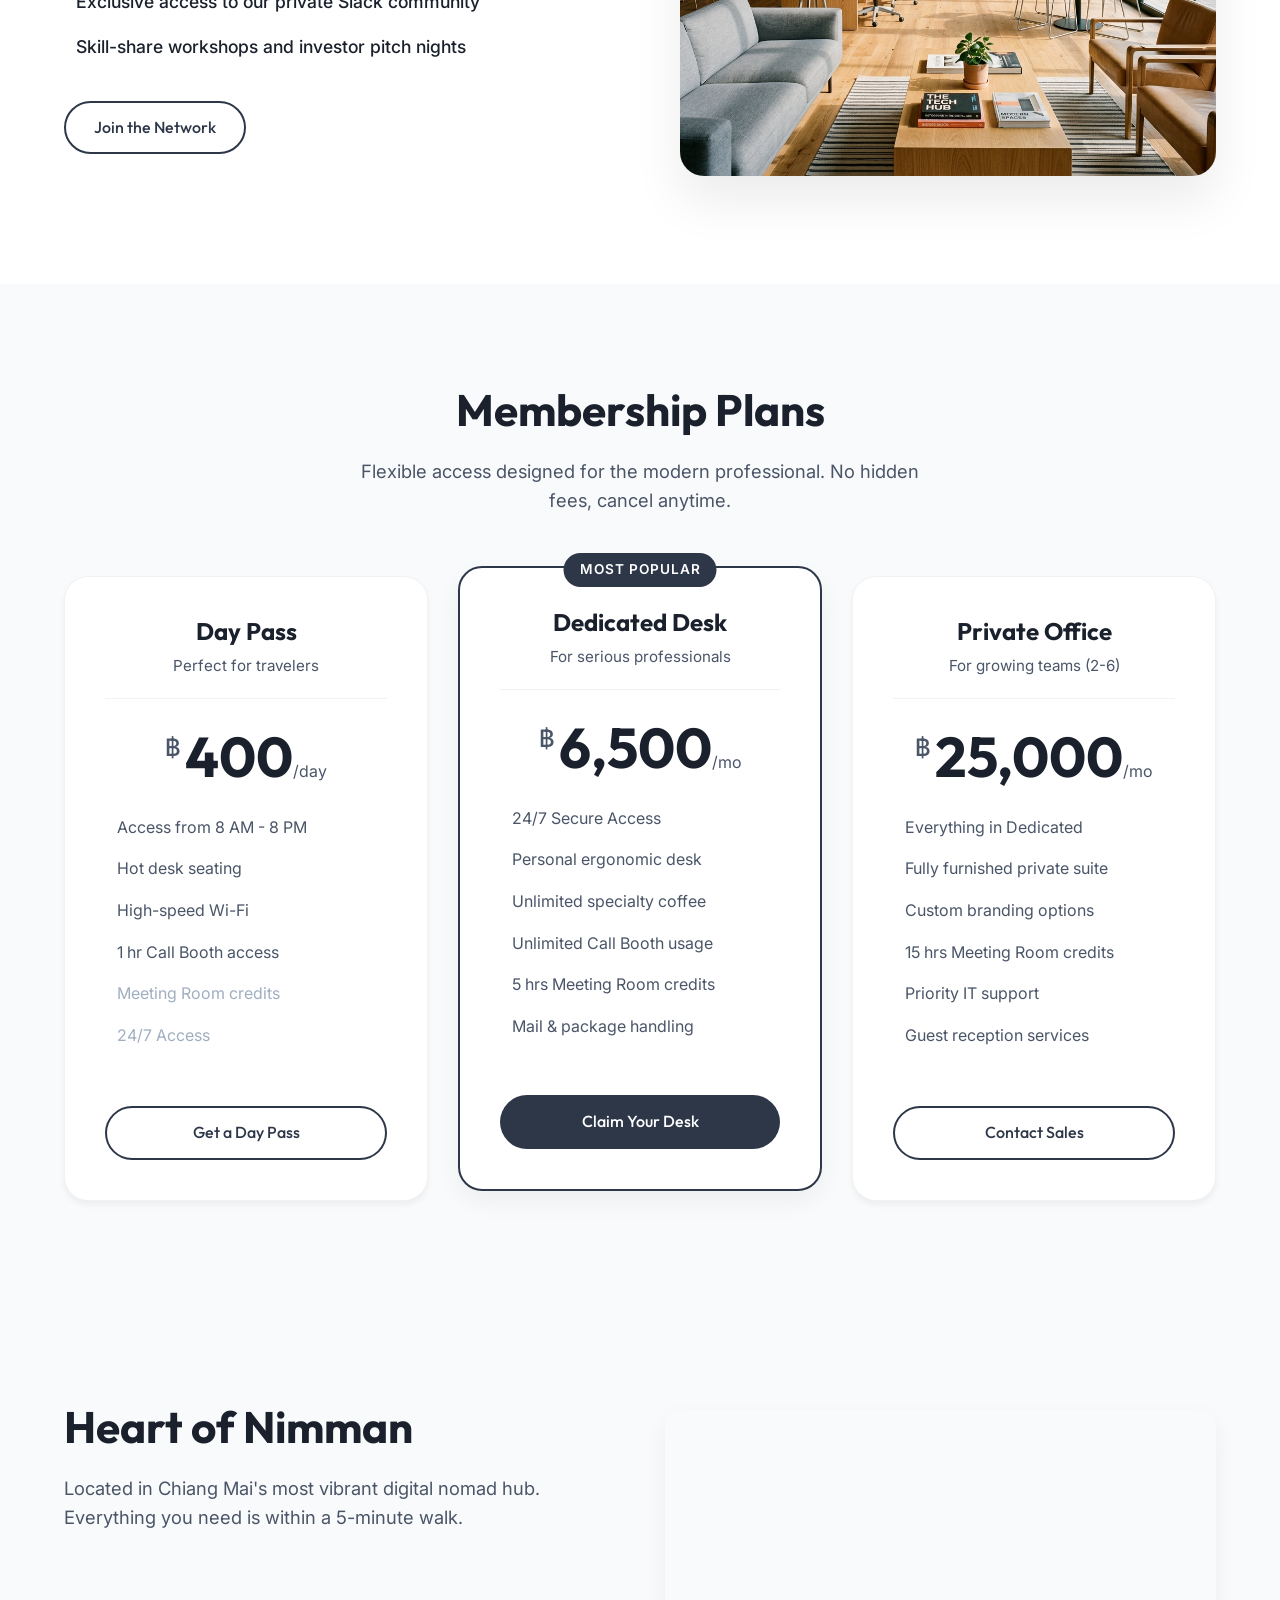
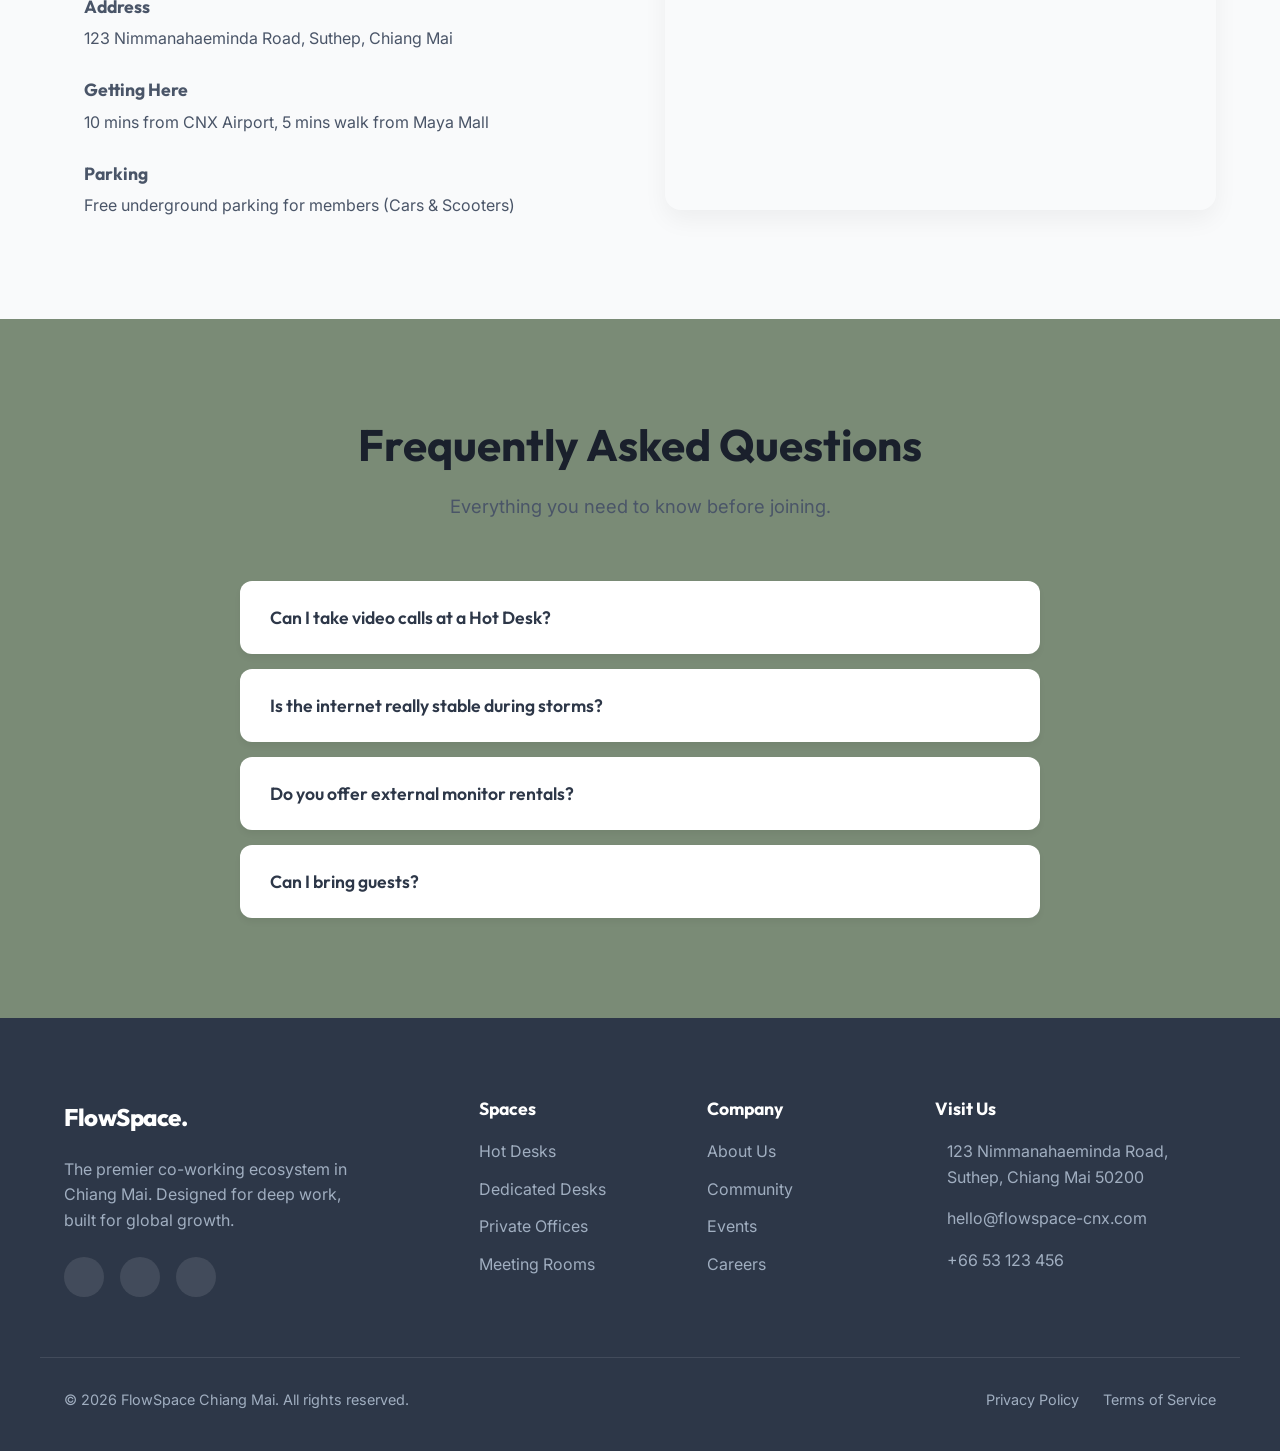
==== commit 339fefdb: "Add new sections: Speed, Gallery, Testimonials, Location, FAQ" ====
--- a/index.html
+++ b/index.html
@@ -65,6 +65,28 @@
         </div>
     </header>
 
+    <!-- NEW SECTION: Speed Proof -->
+    <section class="speed-banner">
+        <div class="container">
+            <div class="speed-content">
+                <div class="speed-text">
+                    <h2 data-i18n="speed_title">Enterprise-Grade Infrastructure</h2>
+                    <p data-i18n="speed_desc">We take your connectivity seriously. Redundant systems ensure you stay online.</p>
+                </div>
+                <div class="speed-stats">
+                    <div class="stat">
+                        <span class="stat-num" data-i18n="speed_metric1">1,000 Mbps</span>
+                        <span class="stat-label" data-i18n="speed_metric1_desc">Symmetrical Fiber</span>
+                    </div>
+                    <div class="stat">
+                        <span class="stat-num" data-i18n="speed_metric2">99.99%</span>
+                        <span class="stat-label" data-i18n="speed_metric2_desc">Uptime Guarantee</span>
+                    </div>
+                </div>
+            </div>
+        </div>
+    </section>
+
     <section class="ecosystem" id="ecosystem">
         <div class="container ecosystem-grid">
             <div class="ecosystem-image">
@@ -102,6 +124,27 @@
         </div>
     </section>
 
+    <!-- NEW SECTION: Image Gallery -->
+    <section class="gallery">
+        <div class="container">
+            <div class="section-header text-center">
+                <h2 class="section-title" data-i18n="gallery_title">Spaces Designed for Flow</h2>
+                <p class="section-desc" data-i18n="gallery_desc">Take a visual tour of our meticulously crafted environment.</p>
+            </div>
+            <div class="gallery-grid">
+                <div class="gallery-item large">
+                    <img src="assets/images/gallery-1.png" alt="Coffee Bar">
+                </div>
+                <div class="gallery-item">
+                    <img src="assets/images/gallery-2.png" alt="Meeting Room">
+                </div>
+                <div class="gallery-item">
+                    <img src="assets/images/gallery-3.png" alt="Call Booth">
+                </div>
+            </div>
+        </div>
+    </section>
+
     <section class="amenities" id="amenities">
         <div class="container">
             <div class="section-header text-center">
@@ -139,6 +182,38 @@
                     <ion-icon name="leaf-outline" class="amenity-icon"></ion-icon>
                     <h3 data-i18n="amen_6_title">Biophilic Design</h3>
                     <p data-i18n="amen_6_desc">Purified air systems and lush indoor greenery to boost mood and sustained focus.</p>
+                </div>
+            </div>
+        </div>
+    </section>
+
+    <!-- NEW SECTION: Testimonials -->
+    <section class="testimonials">
+        <div class="container">
+            <div class="section-header text-center">
+                <h2 class="section-title" data-i18n="testi_title">Trusted by the Best</h2>
+                <p class="section-desc" data-i18n="testi_desc">Hear from the founders and engineers who call FlowSpace home.</p>
+            </div>
+            <div class="testimonials-grid">
+                <div class="testi-card">
+                    <p class="quote" data-i18n="testi_1_quote">"The most stable internet I've found in Chiang Mai. I can finally join team standups without dropping out, even during monsoon season."</p>
+                    <div class="testi-author">
+                        <img src="https://i.pravatar.cc/150?img=47" alt="Sarah Jenkins">
+                        <div>
+                            <strong data-i18n="testi_1_name">Sarah Jenkins</strong>
+                            <span data-i18n="testi_1_role">Senior Full-Stack Engineer</span>
+                        </div>
+                    </div>
+                </div>
+                <div class="testi-card">
+                    <p class="quote" data-i18n="testi_2_quote">"The mix of quiet zones for deep work and the urban lounge for networking helped me find my co-founder. Incredible vibe."</p>
+                    <div class="testi-author">
+                        <img src="https://i.pravatar.cc/150?img=11" alt="David Chen">
+                        <div>
+                            <strong data-i18n="testi_2_name">David Chen</strong>
+                            <span data-i18n="testi_2_role">SaaS Founder</span>
+                        </div>
+                    </div>
                 </div>
             </div>
         </div>
@@ -233,6 +308,93 @@
                         <li><ion-icon name="checkmark"></ion-icon> <span data-i18n="price_priv_feat6">Guest reception services</span></li>
                     </ul>
                     <a href="#" class="btn btn-outline btn-block" data-i18n="price_priv_btn">Contact Sales</a>
+                </div>
+            </div>
+        </div>
+    </section>
+
+    <!-- NEW SECTION: Location -->
+    <section class="location" id="location">
+        <div class="container">
+            <div class="location-grid">
+                <div class="location-text">
+                    <h2 class="section-title" data-i18n="loc_title">Heart of Nimman</h2>
+                    <p class="section-desc" style="margin-left:0; max-width:100%;" data-i18n="loc_desc">Located in Chiang Mai's most vibrant digital nomad hub. Everything you need is within a 5-minute walk.</p>
+                    
+                    <div class="loc-details">
+                        <div class="loc-item">
+                            <ion-icon name="map-outline"></ion-icon>
+                            <div>
+                                <strong data-i18n="loc_addr_title">Address</strong>
+                                <p data-i18n="loc_addr_detail">123 Nimmanahaeminda Road, Suthep, Chiang Mai</p>
+                            </div>
+                        </div>
+                        <div class="loc-item">
+                            <ion-icon name="airplane-outline"></ion-icon>
+                            <div>
+                                <strong data-i18n="loc_transit_title">Getting Here</strong>
+                                <p data-i18n="loc_transit_detail">10 mins from CNX Airport, 5 mins walk from Maya Mall</p>
+                            </div>
+                        </div>
+                        <div class="loc-item">
+                            <ion-icon name="car-outline"></ion-icon>
+                            <div>
+                                <strong data-i18n="loc_parking_title">Parking</strong>
+                                <p data-i18n="loc_parking_detail">Free underground parking for members (Cars & Scooters)</p>
+                            </div>
+                        </div>
+                    </div>
+                </div>
+                <div class="location-map">
+                    <iframe src="https://www.google.com/maps/embed?pb=!1m18!1m12!1m3!1d15106.669865612344!2d98.9657!3d18.7963!2m3!1f0!2f0!3f0!3m2!1i1024!2i768!4f13.1!3m3!1m2!1s0x0%3A0x0!2zMTjCsDQ3JzQ2LjciTiA5OMKwNTcnNTYuNSJF!5e0!3m2!1sen!2sth!4v1680000000000!5m2!1sen!2sth" width="100%" height="100%" style="border:0;" allowfullscreen="" loading="lazy"></iframe>
+                </div>
+            </div>
+        </div>
+    </section>
+
+    <!-- NEW SECTION: FAQ -->
+    <section class="faq" id="faq">
+        <div class="container">
+            <div class="section-header text-center">
+                <h2 class="section-title" data-i18n="faq_title">Frequently Asked Questions</h2>
+                <p class="section-desc" data-i18n="faq_desc">Everything you need to know before joining.</p>
+            </div>
+            <div class="faq-accordion">
+                <div class="faq-item">
+                    <button class="faq-question">
+                        <span data-i18n="faq_1_q">Can I take video calls at a Hot Desk?</span>
+                        <ion-icon name="chevron-down-outline"></ion-icon>
+                    </button>
+                    <div class="faq-answer">
+                        <p data-i18n="faq_1_a">We have dedicated soundproof Call Booths for meetings. Short, quiet calls are okay at your desk, but we encourage using booths for long conversations to maintain a focused environment.</p>
+                    </div>
+                </div>
+                <div class="faq-item">
+                    <button class="faq-question">
+                        <span data-i18n="faq_2_q">Is the internet really stable during storms?</span>
+                        <ion-icon name="chevron-down-outline"></ion-icon>
+                    </button>
+                    <div class="faq-answer">
+                        <p data-i18n="faq_2_a">Yes. We use a dual-line system (True & AIS fiber) with automatic failover, backed by an industrial UPS power supply.</p>
+                    </div>
+                </div>
+                <div class="faq-item">
+                    <button class="faq-question">
+                        <span data-i18n="faq_3_q">Do you offer external monitor rentals?</span>
+                        <ion-icon name="chevron-down-outline"></ion-icon>
+                    </button>
+                    <div class="faq-answer">
+                        <p data-i18n="faq_3_a">Absolutely. 27-inch 4K monitors are available for rent on a daily or monthly basis for Hot Desk users. Dedicated Desks come with one included.</p>
+                    </div>
+                </div>
+                <div class="faq-item">
+                    <button class="faq-question">
+                        <span data-i18n="faq_4_q">Can I bring guests?</span>
+                        <ion-icon name="chevron-down-outline"></ion-icon>
+                    </button>
+                    <div class="faq-answer">
+                        <p data-i18n="faq_4_a">Members with Dedicated Desks or Private Offices get 5 hours of guest pass credits per month. Day pass users cannot bring free guests.</p>
+                    </div>
                 </div>
             </div>
         </div>
@@ -308,6 +470,25 @@
                 }
             });
         });
+
+        // FAQ Accordion
+        document.querySelectorAll('.faq-question').forEach(button => {
+            button.addEventListener('click', () => {
+                const answer = button.nextElementSibling;
+                const icon = button.querySelector('ion-icon');
+                
+                // Toggle active class
+                button.classList.toggle('active');
+                
+                if (button.classList.contains('active')) {
+                    answer.style.maxHeight = answer.scrollHeight + "px";
+                    icon.setAttribute('name', 'chevron-up-outline');
+                } else {
+                    answer.style.maxHeight = 0;
+                    icon.setAttribute('name', 'chevron-down-outline');
+                }
+            });
+        });
     </script>
 </body>
 </html>
--- a/styles.css
+++ b/styles.css
@@ -774,6 +774,198 @@
     color: var(--bg-white);
 }
 
+/* --- Speed Banner --- */
+.speed-banner {
+    background-color: var(--charcoal);
+    color: var(--bg-white);
+    padding: 60px 0;
+}
+.speed-content {
+    display: flex;
+    justify-content: space-between;
+    align-items: center;
+    gap: 40px;
+}
+.speed-text h2 {
+    font-size: 2rem;
+    margin-bottom: 10px;
+}
+.speed-stats {
+    display: flex;
+    gap: 40px;
+}
+.stat-num {
+    display: block;
+    font-family: var(--font-heading);
+    font-size: 2.5rem;
+    font-weight: 700;
+    color: var(--oak);
+}
+.stat-label {
+    font-size: 1rem;
+    opacity: 0.8;
+}
+
+/* --- Gallery --- */
+.gallery {
+    background-color: var(--sage);
+    padding: 100px 0;
+}
+.gallery-grid {
+    display: grid;
+    grid-template-columns: repeat(2, 1fr);
+    grid-template-rows: repeat(2, 250px);
+    gap: 20px;
+    margin-top: 40px;
+}
+.gallery-item {
+    border-radius: 16px;
+    overflow: hidden;
+}
+.gallery-item.large {
+    grid-row: span 2;
+}
+.gallery-item img {
+    width: 100%;
+    height: 100%;
+    object-fit: cover;
+    transition: var(--transition);
+}
+.gallery-item:hover img {
+    transform: scale(1.05);
+}
+
+/* --- Testimonials --- */
+.testimonials {
+    padding: 100px 0;
+    background-color: var(--sage);
+}
+.testimonials-grid {
+    display: grid;
+    grid-template-columns: repeat(2, 1fr);
+    gap: 30px;
+    margin-top: 50px;
+}
+.testi-card {
+    background: var(--bg-white);
+    padding: 40px;
+    border-radius: 16px;
+    box-shadow: var(--shadow-sm);
+}
+.testi-card .quote {
+    font-size: 1.1rem;
+    line-height: 1.7;
+    margin-bottom: 30px;
+    font-style: italic;
+    color: var(--charcoal);
+}
+.testi-author {
+    display: flex;
+    align-items: center;
+    gap: 15px;
+}
+.testi-author img {
+    width: 60px;
+    height: 60px;
+    border-radius: 50%;
+    object-fit: cover;
+}
+.testi-author strong {
+    display: block;
+    font-family: var(--font-heading);
+    color: var(--charcoal);
+}
+.testi-author span {
+    font-size: 0.9rem;
+    color: var(--slate);
+}
+
+/* --- Location --- */
+.location {
+    padding: 100px 0;
+}
+.location-grid {
+    display: grid;
+    grid-template-columns: 1fr 1fr;
+    gap: 50px;
+    align-items: center;
+}
+.loc-details {
+    margin-top: 40px;
+    display: flex;
+    flex-direction: column;
+    gap: 25px;
+}
+.loc-item {
+    display: flex;
+    gap: 20px;
+    align-items: flex-start;
+}
+.loc-item ion-icon {
+    font-size: 1.5rem;
+    color: var(--oak);
+    margin-top: 3px;
+}
+.loc-item strong {
+    font-family: var(--font-heading);
+    font-size: 1.1rem;
+    display: block;
+    margin-bottom: 5px;
+}
+.location-map {
+    height: 400px;
+    border-radius: 16px;
+    overflow: hidden;
+    box-shadow: var(--shadow-md);
+}
+
+/* --- FAQ --- */
+.faq {
+    padding: 100px 0;
+    background-color: var(--sage);
+}
+.faq-accordion {
+    max-width: 800px;
+    margin: 50px auto 0;
+    display: flex;
+    flex-direction: column;
+    gap: 15px;
+}
+.faq-item {
+    background: var(--bg-white);
+    border-radius: 12px;
+    overflow: hidden;
+    box-shadow: var(--shadow-sm);
+}
+.faq-question {
+    width: 100%;
+    padding: 25px 30px;
+    display: flex;
+    justify-content: space-between;
+    align-items: center;
+    background: none;
+    border: none;
+    font-family: var(--font-heading);
+    font-size: 1.1rem;
+    font-weight: 600;
+    color: var(--charcoal);
+    cursor: pointer;
+    text-align: left;
+}
+.faq-question ion-icon {
+    font-size: 1.2rem;
+    color: var(--oak);
+    transition: var(--transition);
+}
+.faq-answer {
+    max-height: 0;
+    overflow: hidden;
+    transition: max-height 0.3s ease-out;
+}
+.faq-answer p {
+    padding: 0 30px 25px;
+}
+
 /* Responsive */
 @media (max-width: 1024px) {
     .hero-text h1 { font-size: 3rem; }
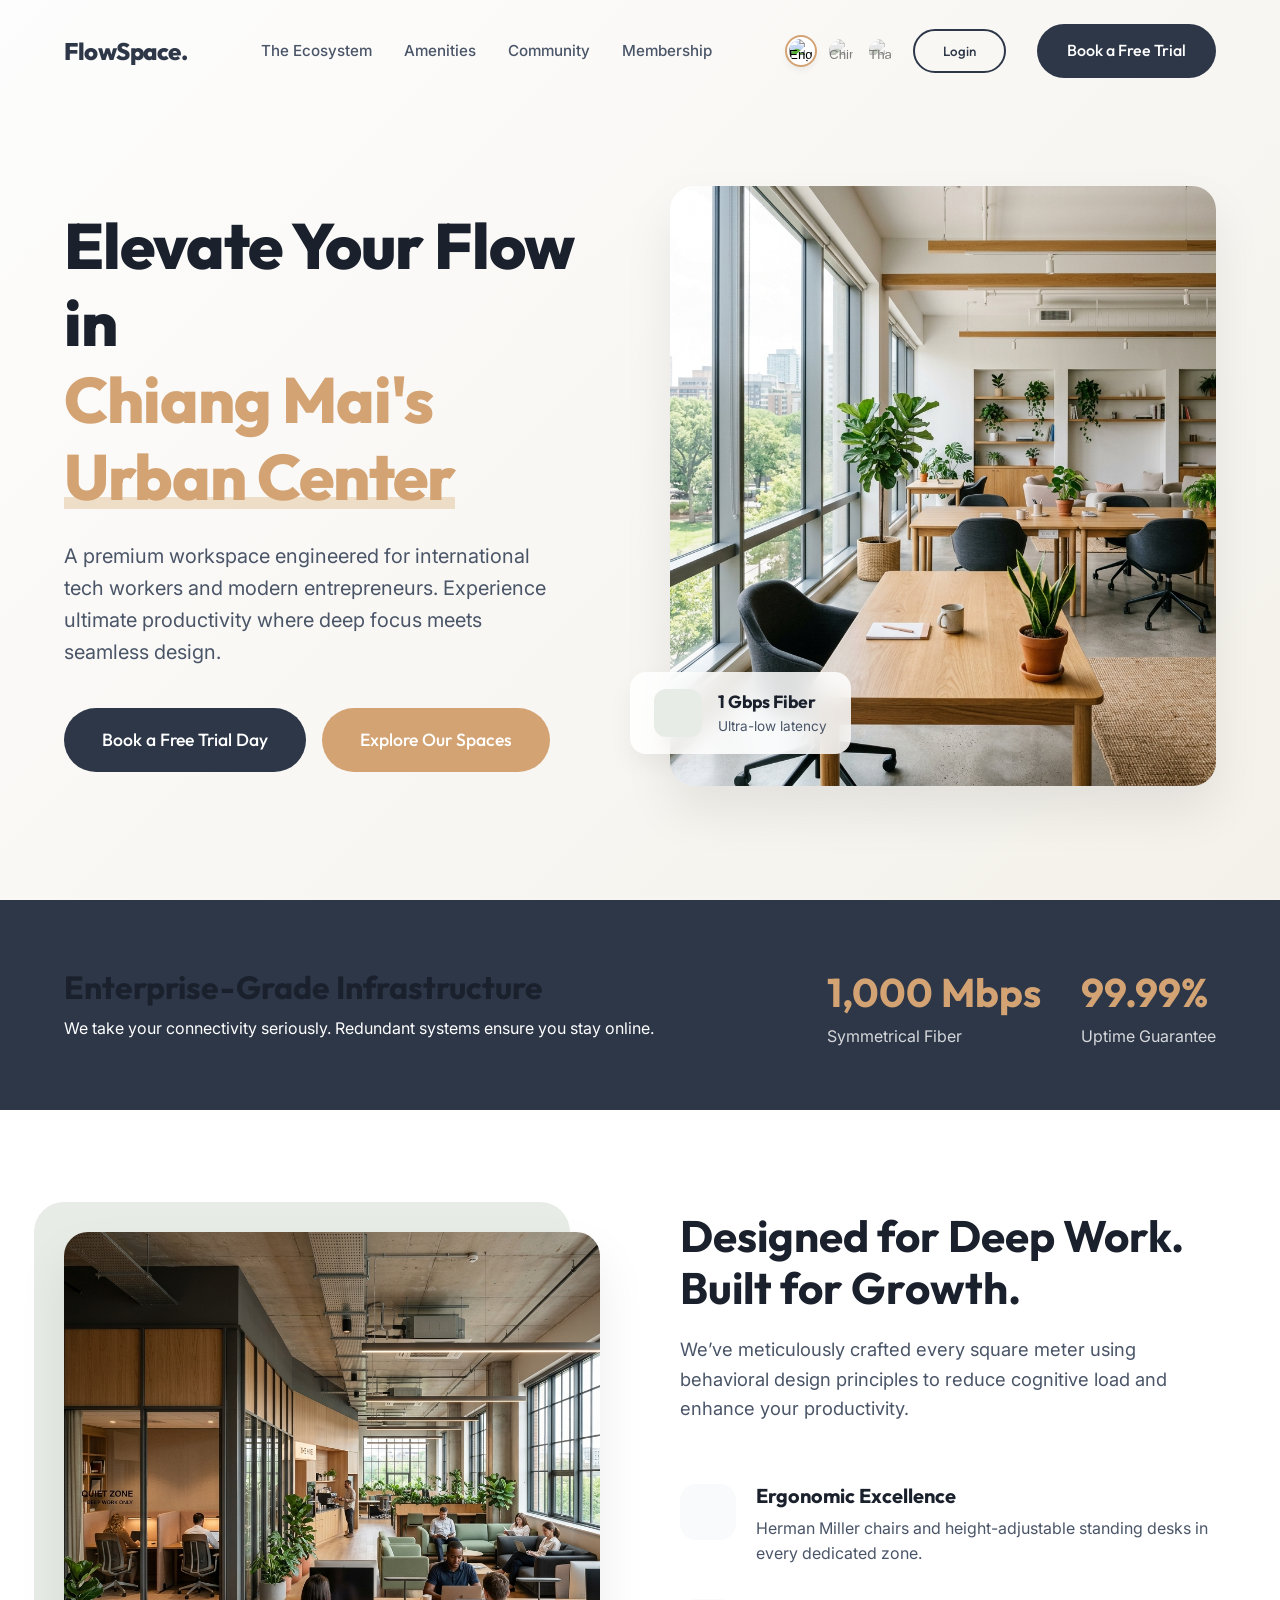
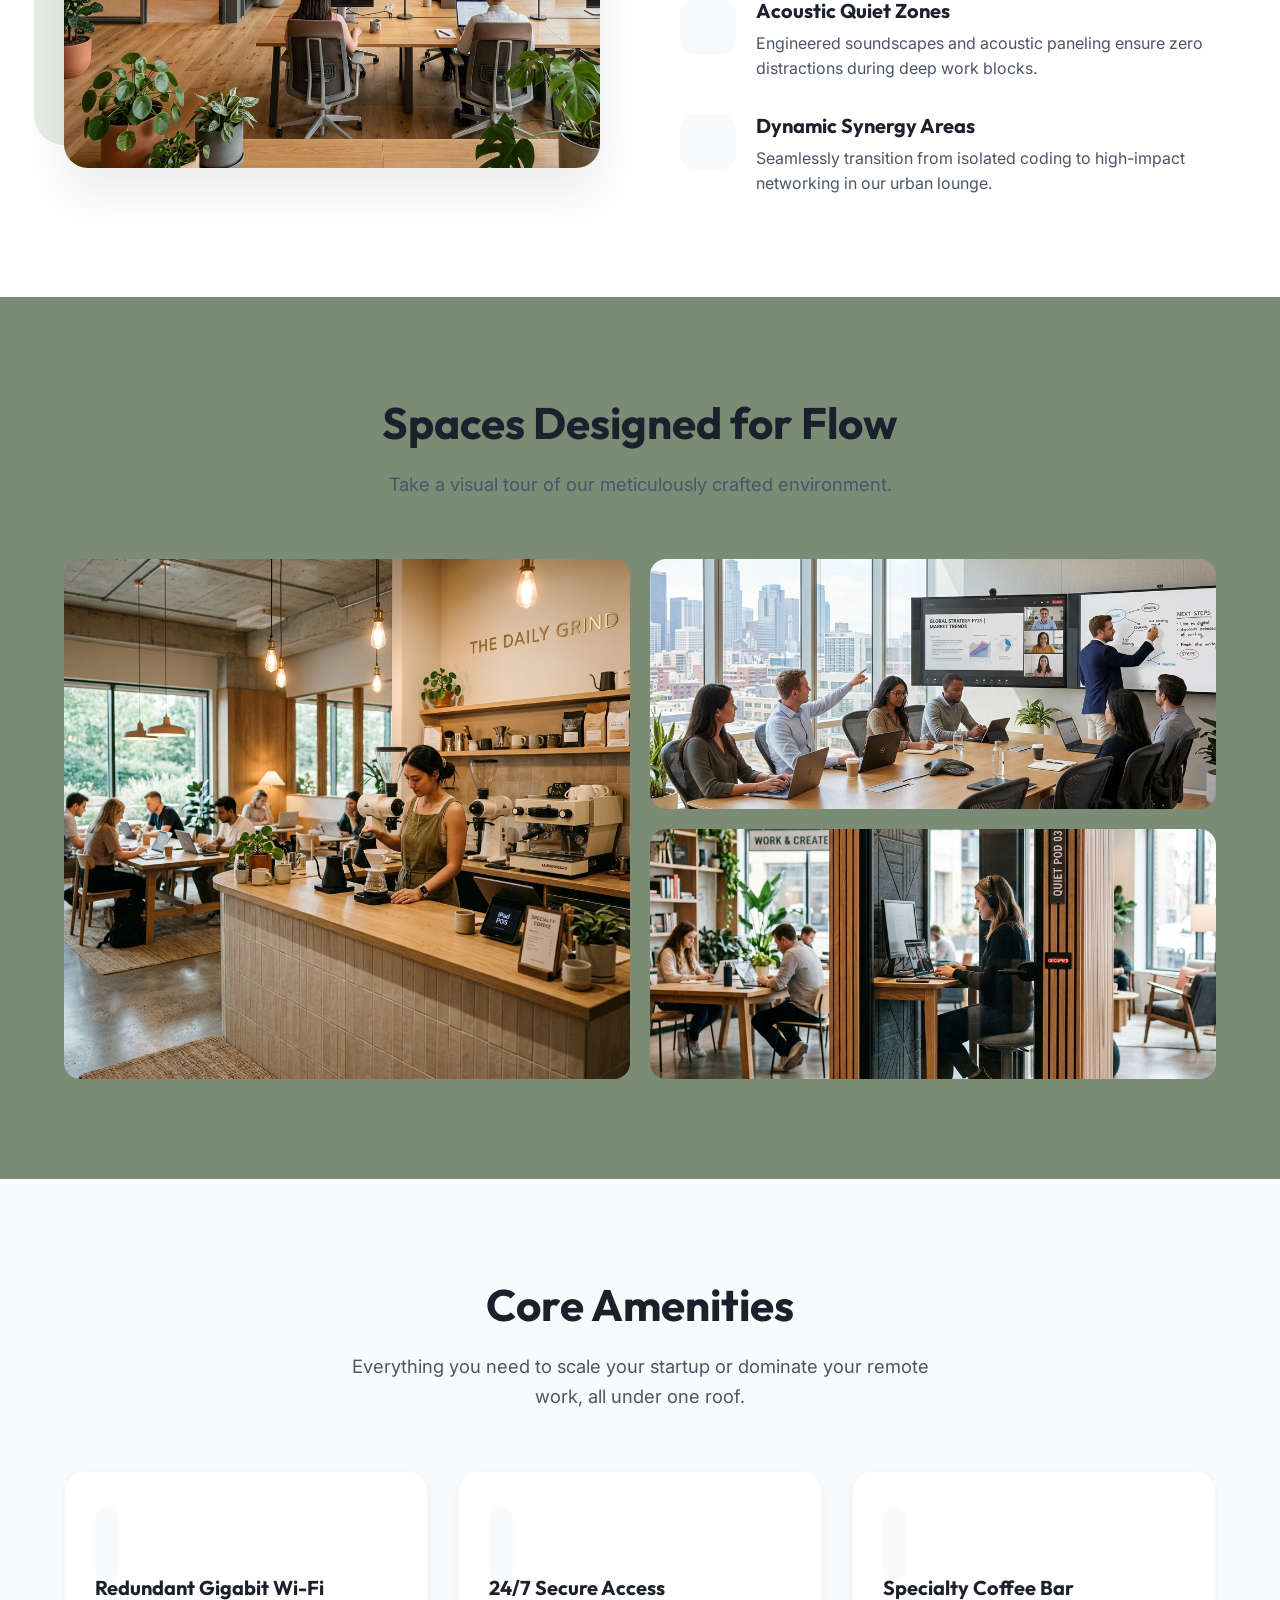
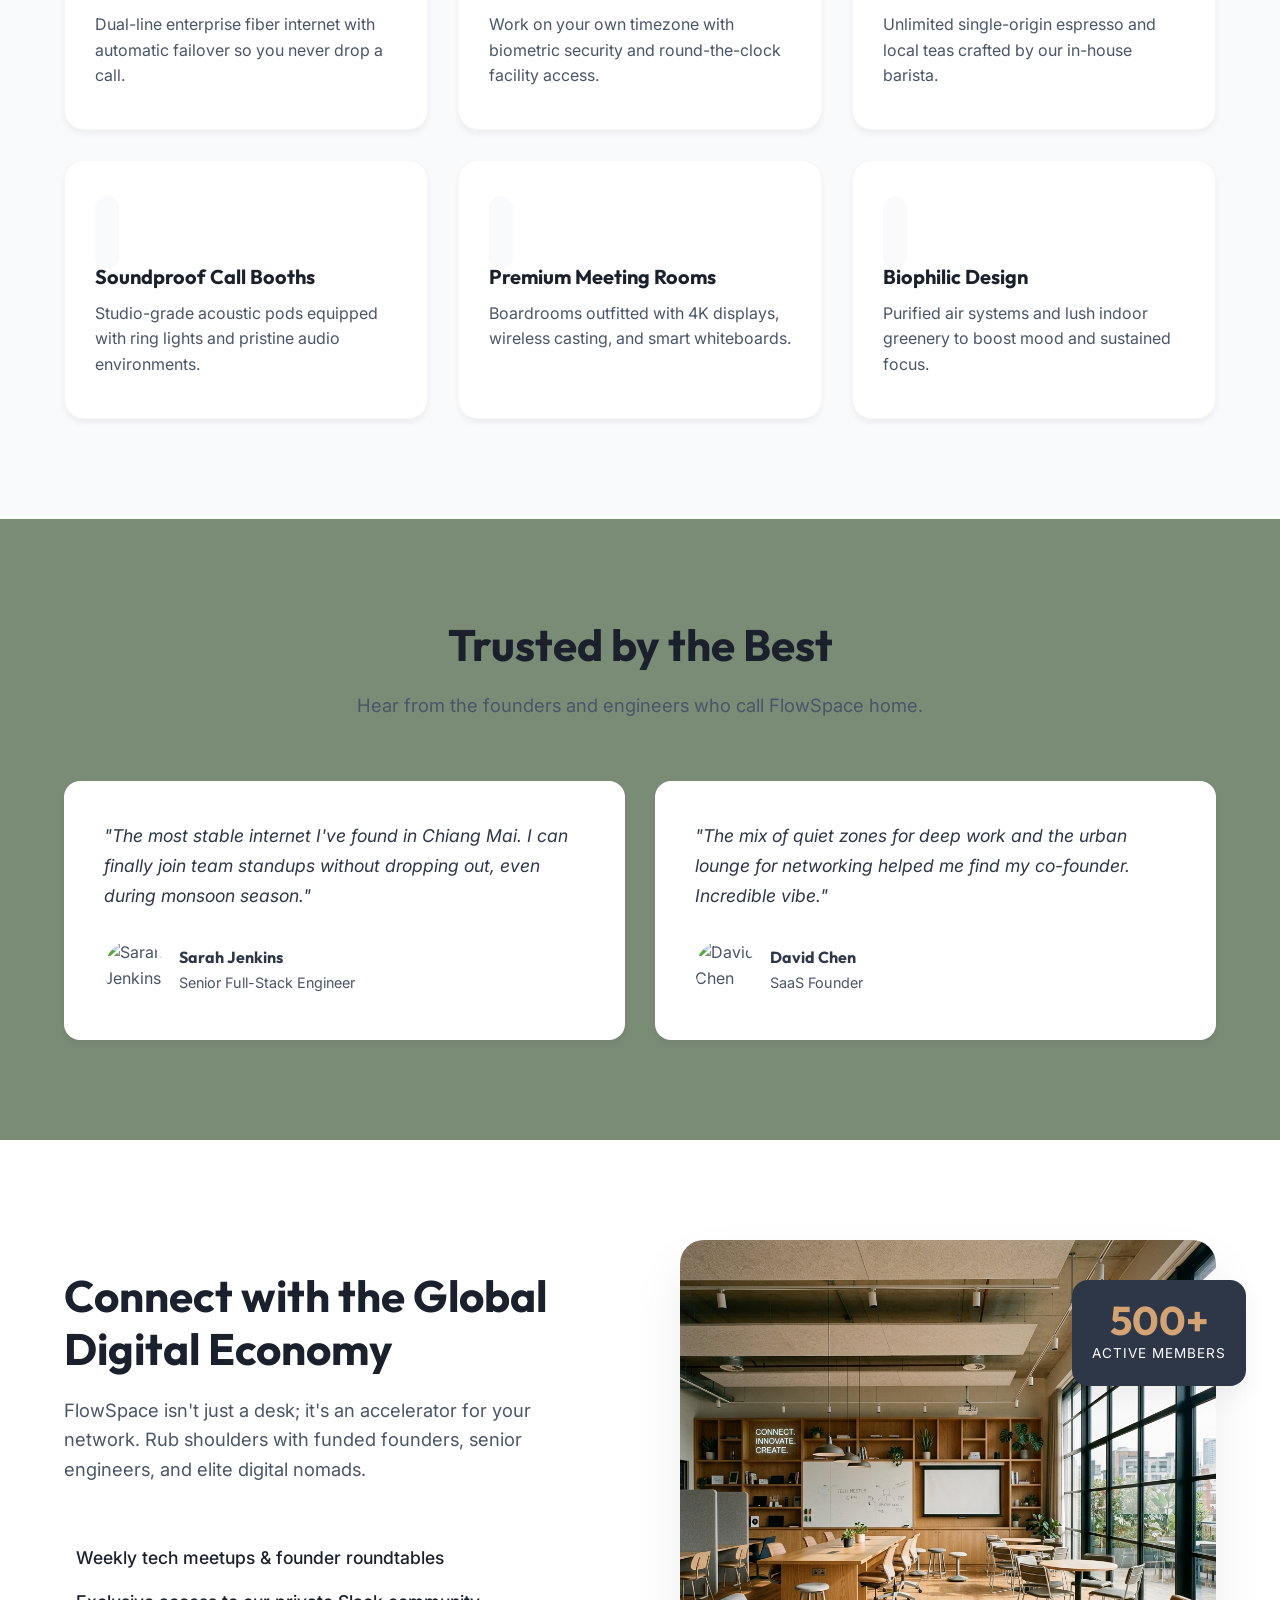
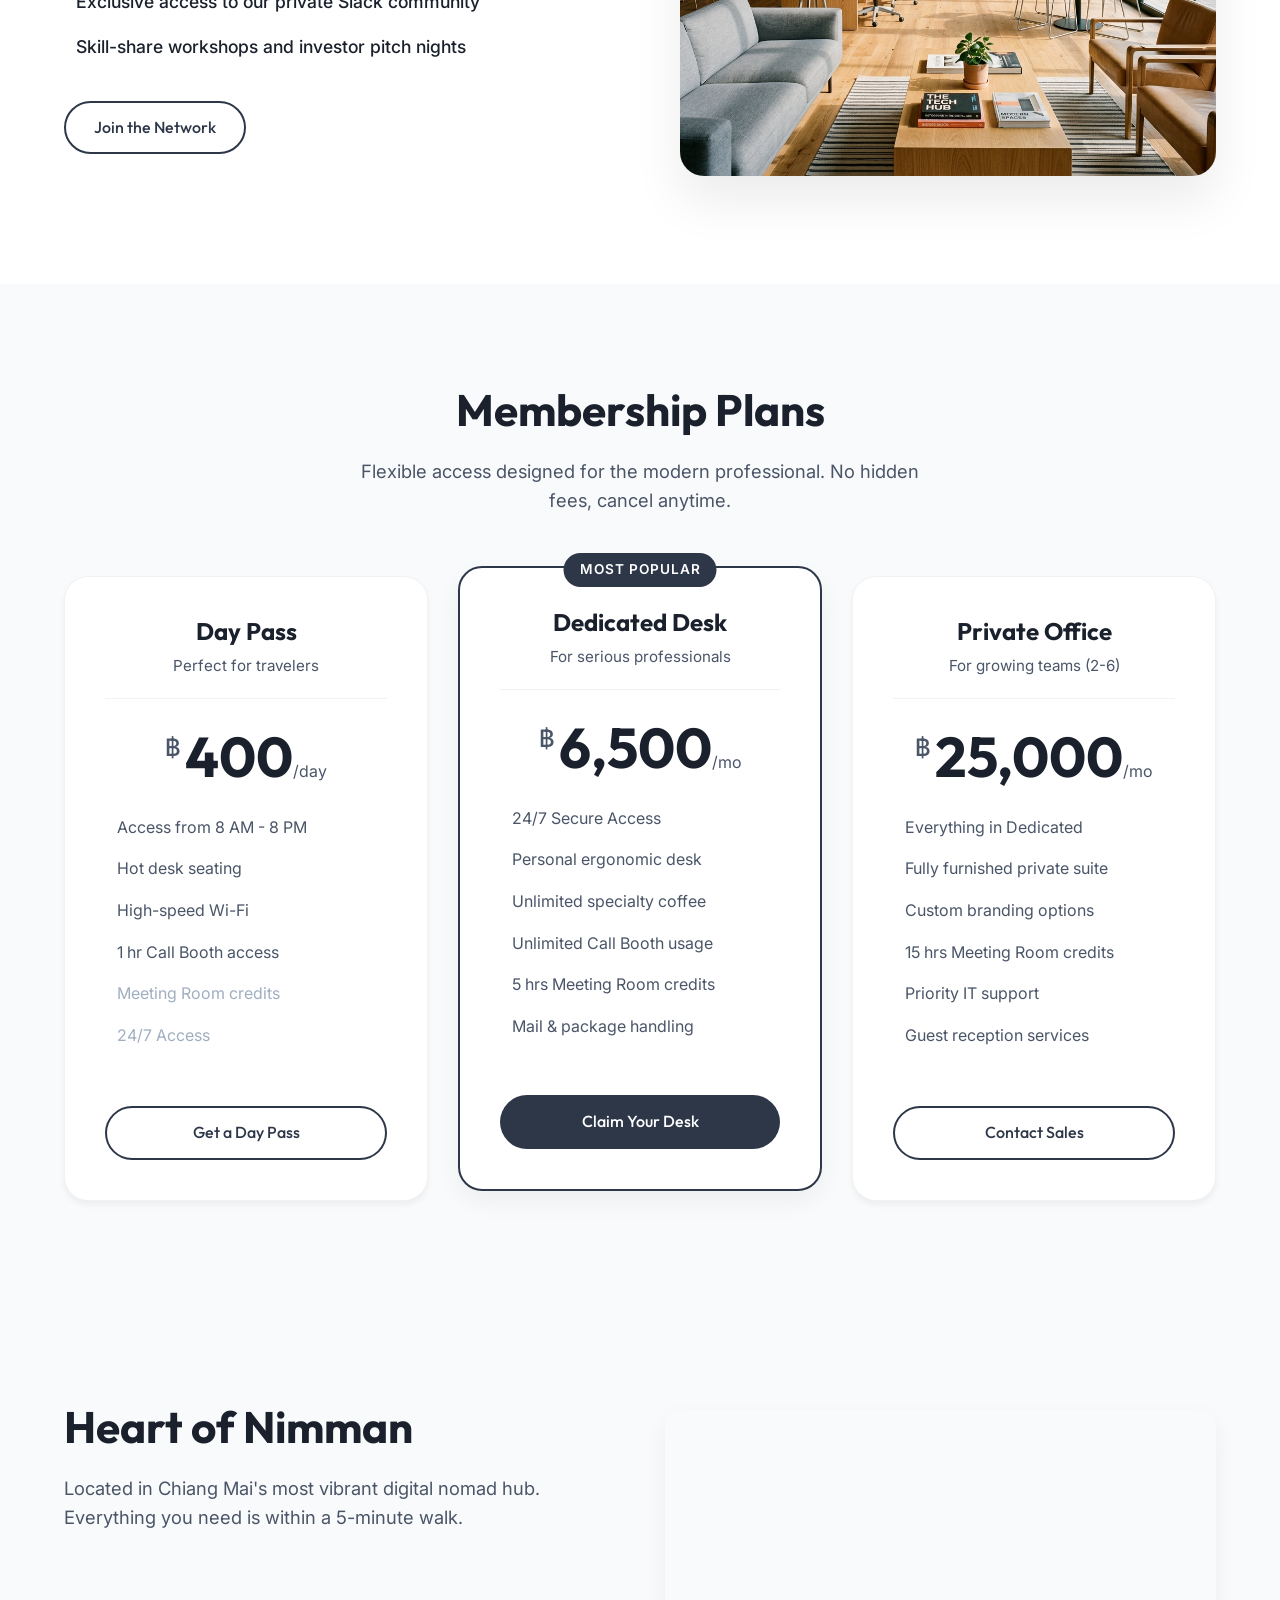
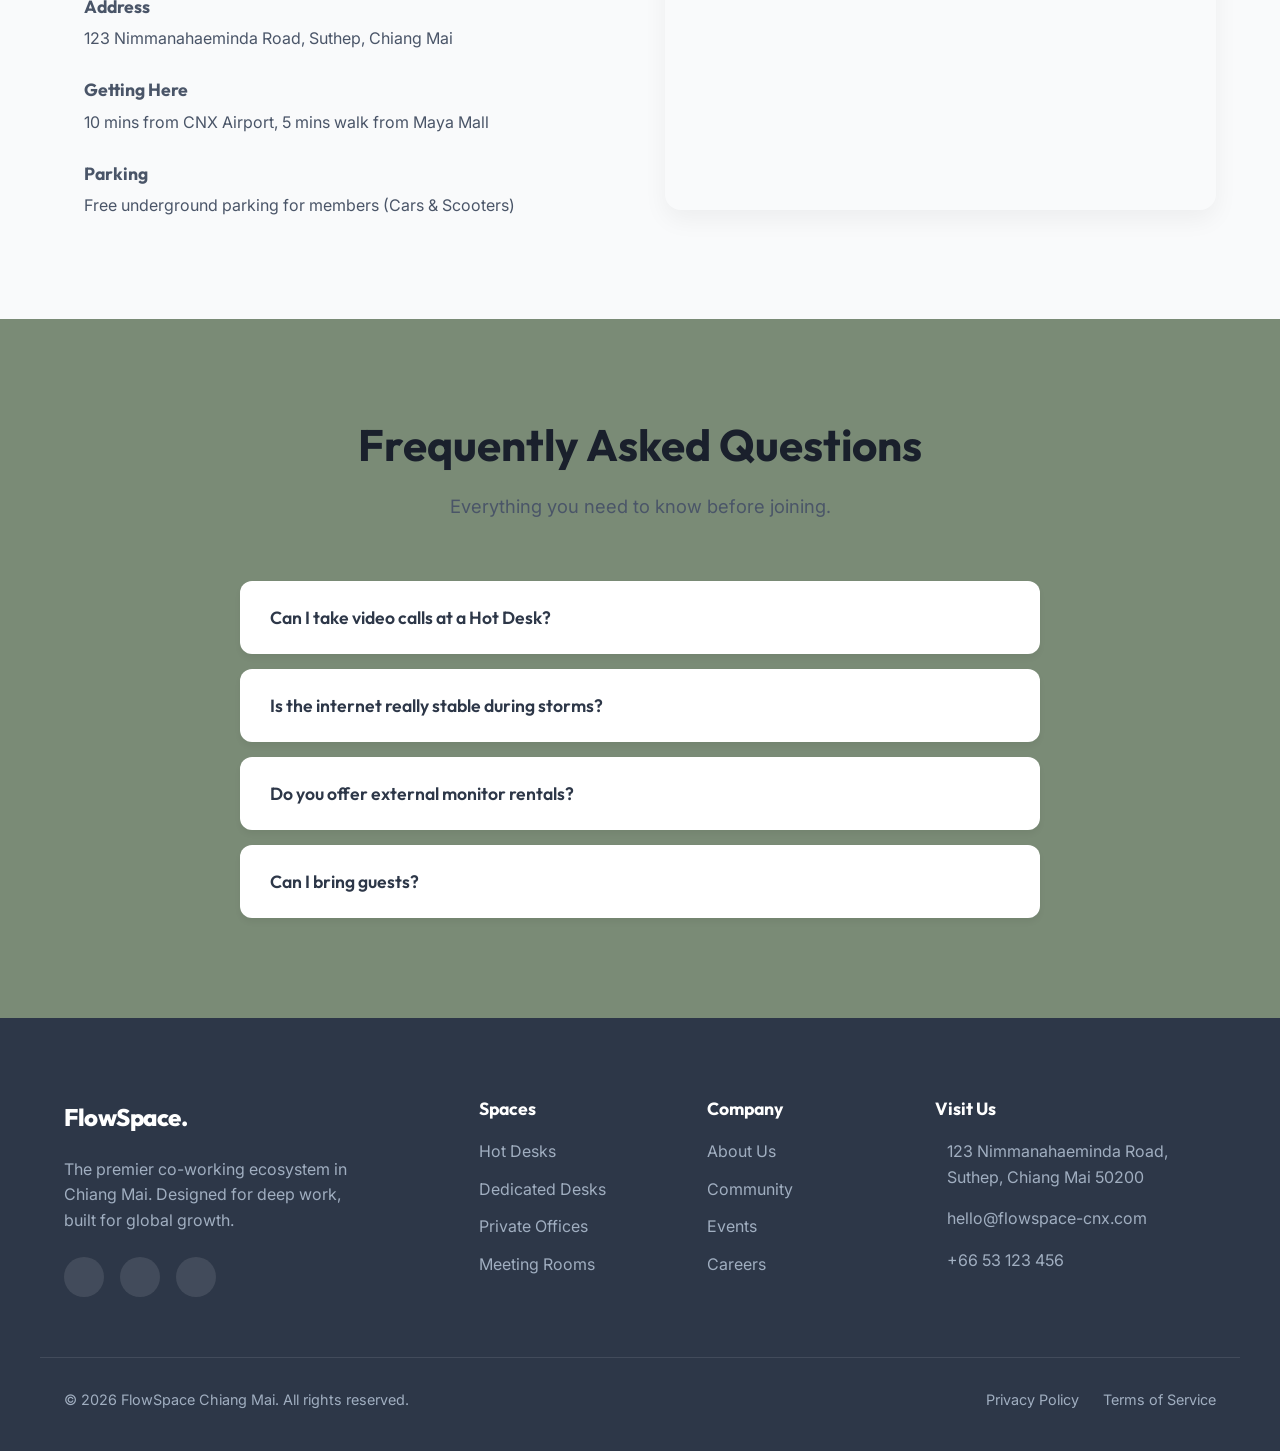
==== commit 7f1e2483: "Integrate Supabase Auth and Booking UI" ====
--- a/index.html
+++ b/index.html
@@ -37,6 +37,7 @@
                         <img src="https://cdnjs.cloudflare.com/ajax/libs/flag-icon-css/3.5.0/flags/4x3/th.svg" alt="Thai">
                     </button>
                 </div>
+                <div id="nav-auth-btn" style="margin-right: 15px;"><button class="btn btn-outline" onclick="showAuthModal(false)" data-i18n="nav_login">Login</button></div>
                 <a href="#pricing" class="btn btn-primary" data-i18n="nav_book">Book a Free Trial</a>
             </div>
         </div>
@@ -266,7 +267,7 @@
                         <li class="disabled"><ion-icon name="close"></ion-icon> <span data-i18n="price_day_feat5">Meeting Room credits</span></li>
                         <li class="disabled"><ion-icon name="close"></ion-icon> <span data-i18n="price_day_feat6">24/7 Access</span></li>
                     </ul>
-                    <a href="#" class="btn btn-outline btn-block" data-i18n="price_day_btn">Get a Day Pass</a>
+                    <a href="#" class="btn btn-outline btn-block" onclick="createBooking('spc-1', 'day_pass')" data-i18n="price_day_btn">Get a Day Pass</a>
                 </div>
 
                 <!-- Dedicated Desk (Popular) -->
@@ -287,7 +288,7 @@
                         <li><ion-icon name="checkmark"></ion-icon> <span data-i18n="price_ded_feat5">5 hrs Meeting Room credits</span></li>
                         <li><ion-icon name="checkmark"></ion-icon> <span data-i18n="price_ded_feat6">Mail & package handling</span></li>
                     </ul>
-                    <a href="#" class="btn btn-primary btn-block" data-i18n="price_ded_btn">Claim Your Desk</a>
+                    <a href="#" class="btn btn-primary btn-block" onclick="createBooking('spc-2', 'monthly')" data-i18n="price_ded_btn">Claim Your Desk</a>
                 </div>
 
                 <!-- Private Office -->
--- a/styles.css
+++ b/styles.css
@@ -1003,3 +1003,101 @@
     .footer-grid { grid-template-columns: 1fr; }
     .footer-bottom { flex-direction: column; gap: 20px; text-align: center; }
 }
+
+/* --- Auth Modal --- */
+.auth-modal-overlay {
+    position: fixed;
+    top: 0;
+    left: 0;
+    width: 100%;
+    height: 100%;
+    background: rgba(0, 0, 0, 0.4);
+    backdrop-filter: blur(4px);
+    display: flex;
+    align-items: center;
+    justify-content: center;
+    z-index: 2000;
+    opacity: 0;
+    visibility: hidden;
+    transition: var(--transition);
+}
+
+.auth-modal-overlay.active {
+    opacity: 1;
+    visibility: visible;
+}
+
+.auth-modal-container {
+    background: var(--bg-white);
+    width: 100%;
+    max-width: 400px;
+    padding: 40px;
+    border-radius: 20px;
+    box-shadow: 0 25px 50px -12px rgba(0, 0, 0, 0.25);
+    transform: translateY(20px);
+    transition: var(--transition);
+}
+
+.auth-modal-overlay.active .auth-modal-container {
+    transform: translateY(0);
+}
+
+.auth-modal-container h2 {
+    font-size: 1.5rem;
+    margin-bottom: 24px;
+    text-align: center;
+    color: var(--charcoal);
+}
+
+.form-group {
+    margin-bottom: 20px;
+}
+
+.form-group label {
+    display: block;
+    font-size: 0.9rem;
+    font-weight: 500;
+    margin-bottom: 8px;
+    color: var(--slate);
+}
+
+.form-group input {
+    width: 100%;
+    padding: 12px 16px;
+    border: 1px solid rgba(0, 0, 0, 0.1);
+    border-radius: 8px;
+    font-family: inherit;
+    font-size: 1rem;
+    transition: var(--transition);
+}
+
+.form-group input:focus {
+    outline: none;
+    border-color: var(--oak);
+    box-shadow: 0 0 0 3px rgba(181, 131, 80, 0.1);
+}
+
+.auth-switch {
+    margin-top: 24px;
+    text-align: center;
+    font-size: 0.9rem;
+    color: var(--slate);
+}
+
+.auth-switch a {
+    color: var(--oak);
+    text-decoration: none;
+    font-weight: 600;
+}
+
+.user-profile {
+    display: flex;
+    align-items: center;
+    background: rgba(181, 131, 80, 0.1);
+    padding: 8px 16px;
+    border-radius: 30px;
+}
+.user-profile .user-name {
+    font-weight: 600;
+    color: var(--oak);
+}
